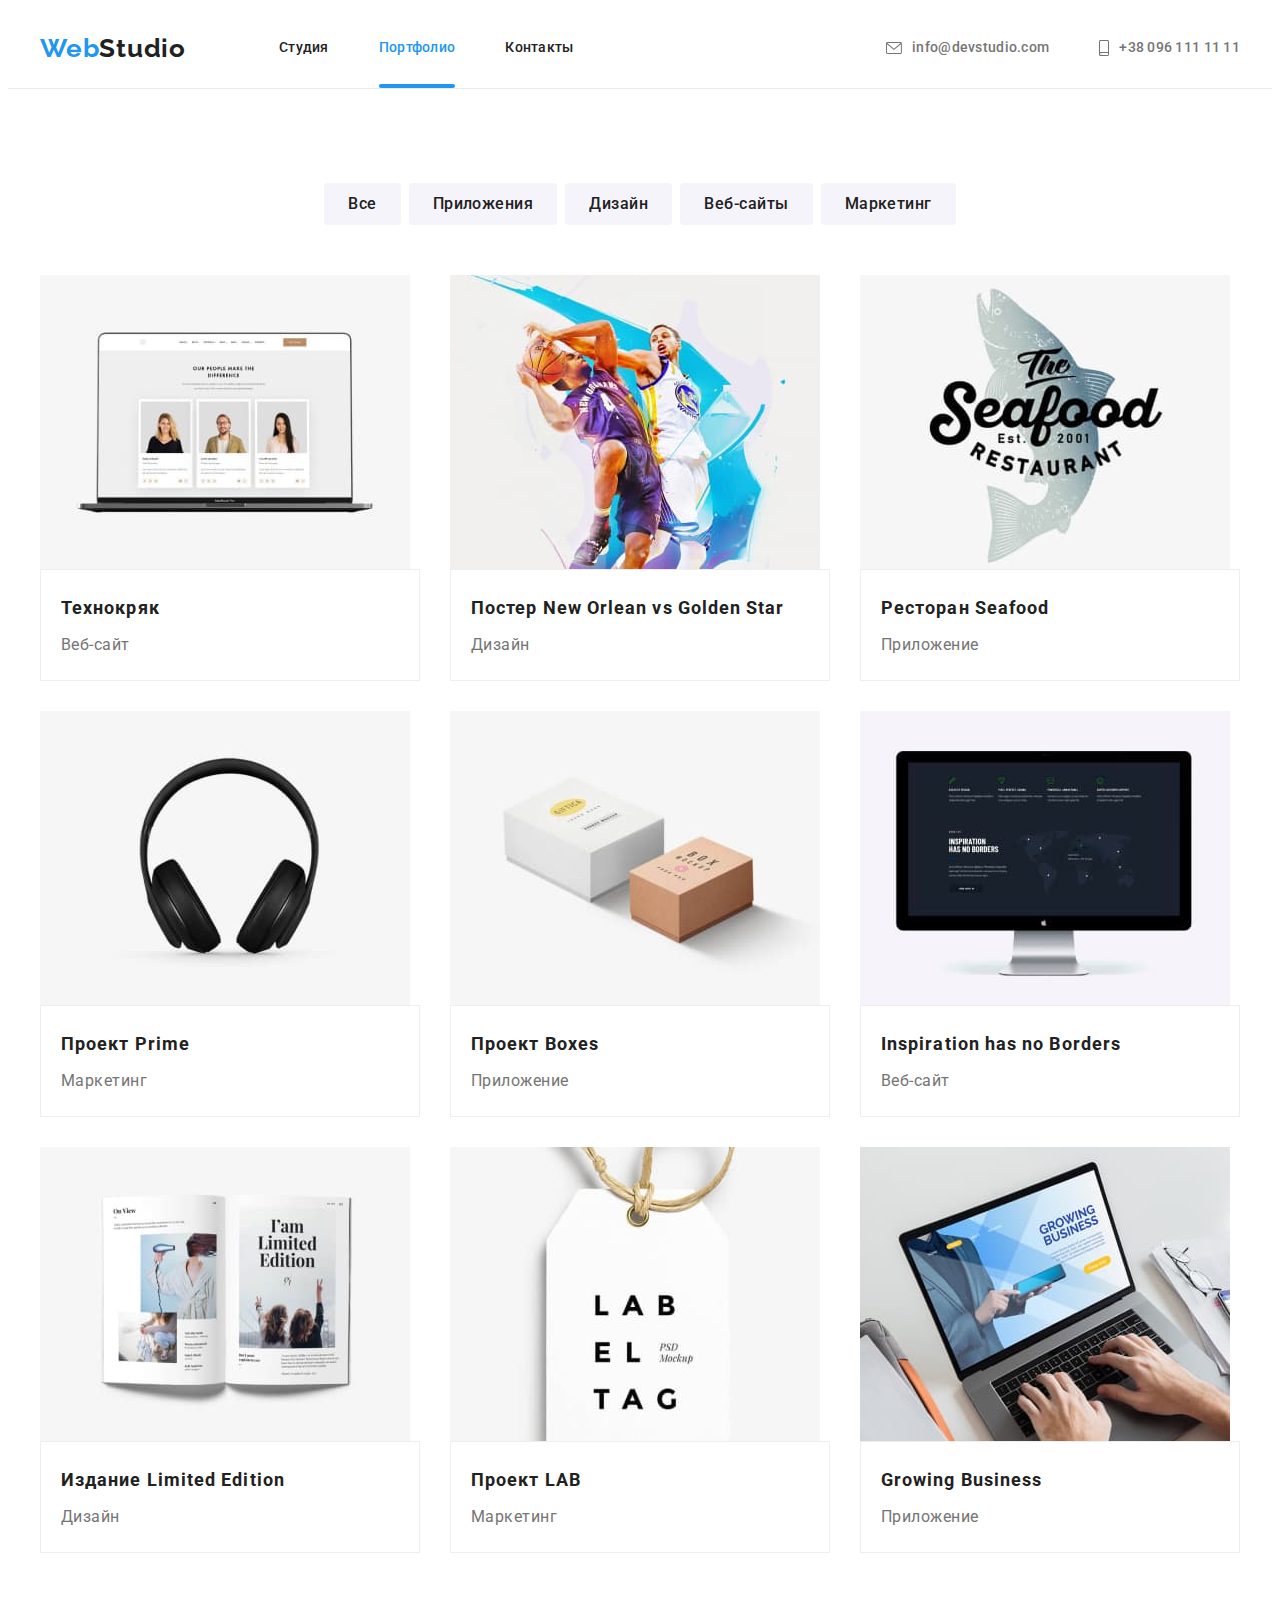
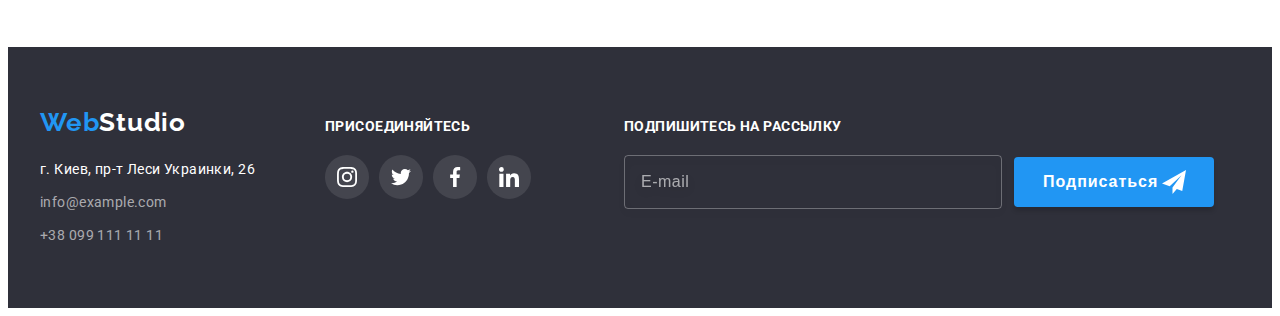
==== portfolio.html @ ed626565 "копіює файли з ДЗ7" ====
<!DOCTYPE html>
<html lang="ru">
  <head>
    <meta charset="UTF-8" />
    <meta http-equiv="X-UA-Compatible" content="IE=edge" />
    <meta name="viewport" content="width=device-width, initial-scale=1.0" />
    <title>WebStudio</title>
    <link rel="preconnect" href="https://fonts.googleapis.com" />
    <link rel="preconnect" href="https://fonts.gstatic.com" crossorigin />
    <link
      href="https://fonts.googleapis.com/css2?family=Raleway:wght@700&family=Roboto:wght@400;500;700;900&display=swap"
      rel="stylesheet"
    />
    <link
      rel="stylesheet"
      href="https://cdnjs.cloudflare.com/ajax/libs/modern-normalize/1.1.0/modern-normalize.min.css"
      integrity="sha512-wpPYUAdjBVSE4KJnH1VR1HeZfpl1ub8YT/NKx4PuQ5NmX2tKuGu6U/JRp5y+Y8XG2tV+wKQpNHVUX03MfMFn9Q=="
      crossorigin="anonymous"
      referrerpolicy="no-referrer"
    />
    <link rel="stylesheet" href="./css/style.css" />
    <link rel="stylesheet" href="./css/main.css" />
  </head>
  <body>
    <header class="header">
      <!--site-nav-->
      <div class="container site-nav">
        <a class="logo" href="/">Web<span class="logo__text">Studio</span></a>
        <nav>
          <ul class="site-nav__list list">
            <li class="site-nav__item">
              <a class="link site-nav__link" href="./index.html">Студия</a>
            </li>
            <li class="site-nav__item">
              <a
                class="link site-nav__link--current site-nav__link--active site-nav__link"
                href="./portfolio.html"
                >Портфолио</a
              >
            </li>
            <li class="site-nav__item">
              <a class="link site-nav__link" href="">Контакты</a>
            </li>
          </ul>
        </nav>
        <!--contacts-->
        <ul class="list contacts">
          <li class="contacts__item">
            <a class="contacts__link link" href="mailto:info@devstudio.com"
              ><svg class="contacts__icon" width="16" height="12">
                <use href="./images/icons.svg#icon-envelope"></use></svg
              >info@devstudio.com</a
            >
          </li>
          <li class="contacts__item">
            <a class="contacts__link link" href="tel:+380961111111"
              ><svg class="contacts__icon" width="10" height="16">
                <use href="./images/icons.svg#icon-smartphone"></use></svg
              >+38 096 111 11 11</a
            >
          </li>
        </ul>
      </div>
    </header>
    <main>
      <!--section portfolio-->
      <section class="portfolio">
        <div class="container">
          <h1 class="title--hidden">Портфолио</h1>
          <ul class="list filters-list">
            <li class="filters-list__item">
              <button class="filters-list__button" type="button">Все</button>
            </li>
            <li class="filters-list__item">
              <button class="filters-list__button" type="button">
                Приложения
              </button>
            </li>
            <li class="filters-list__item">
              <button class="filters-list__button" type="button">Дизайн</button>
            </li>
            <li class="filters-list__item">
              <button class="filters-list__button" type="button">
                Веб-сайты
              </button>
            </li>
            <li class="filters-list__item">
              <button class="filters-list__button" type="button">
                Маркетинг
              </button>
            </li>
          </ul>
          <ul class="list portfolio-list">
            <li class="portfolio-list__item">
              <a href="" class="portfolio-list__link"
                ><div class="portfolio-list__wrap">
                  <img
                    src="./img-portfolio/img1.jpg"
                    alt="скрин страницы веб-сайта"
                    class="portfolio-list__image"
                    width="370"
                  />
                  <p class="portfolio-list__text">
                    Ресурс предлагает комплексные предложения с разным уровнем
                    функционала и сервисов. Все это позволит посетителю получить
                    исчерпывающие сведения о компании или частном лице.
                  </p>
                </div>
                <div class="portfolio-list__field">
                  <h2 class="portfolio-list__title">Технокряк</h2>
                  <p class="portfolio-list__caption">Веб-сайт</p>
                </div></a
              >
            </li>
            <li class="portfolio-list__item">
              <a href="" class="portfolio-list__link"
                ><div class="portfolio-list__wrap">
                  <img
                    src="./img-portfolio/img2.jpg"
                    alt="постер с двумя баскетболистами"
                    class="portfolio-list__image"
                    width="370"
                  />
                  <p class="portfolio-list__text">
                    Ресурс предлагает комплексные предложения с разным уровнем
                    функционала и сервисов. Все это позволит посетителю получить
                    исчерпывающие сведения о компании или частном лице.
                  </p>
                </div>
                <div class="portfolio-list__field">
                  <h2 class="portfolio-list__title">
                    Постер New Orlean vs Golden Star
                  </h2>
                  <p class="portfolio-list__caption">Дизайн</p>
                </div></a
              >
            </li>
            <li class="portfolio-list__item">
              <a href="" class="portfolio-list__link">
                <div class="portfolio-list__wrap">
                  <img
                    src="./img-portfolio/img3.jpg"
                    alt="эмблема ресторана"
                    class="portfolio-list__image"
                    width="370"
                  />
                  <p class="portfolio-list__text">
                    Ресурс предлагает комплексные предложения с разным уровнем
                    функционала и сервисов. Все это позволит посетителю получить
                    исчерпывающие сведения о компании или частном лице.
                  </p>
                </div>
                <div class="portfolio-list__field">
                  <h2 class="portfolio-list__title">Ресторан Seafood</h2>
                  <p class="portfolio-list__caption">Приложение</p>
                </div></a
              >
            </li>
            <li class="portfolio-list__item">
              <a href="" class="portfolio-list__link">
                <div class="portfolio-list__wrap">
                  <img
                    src="./img-portfolio/img4.jpg"
                    alt="наушники"
                    class="portfolio-list__image"
                    width="370"
                  />
                  <p class="portfolio-list__text">
                    Ресурс предлагает комплексные предложения с разным уровнем
                    функционала и сервисов. Все это позволит посетителю получить
                    исчерпывающие сведения о компании или частном лице.
                  </p>
                </div>
                <div class="portfolio-list__field">
                  <h2 class="portfolio-list__title">Проект Prime</h2>
                  <p class="portfolio-list__caption">Маркетинг</p>
                </div></a
              >
            </li>
            <li class="portfolio-list__item">
              <a href="" class="portfolio-list__link"
                ><div class="portfolio-list__wrap">
                  <img
                    src="./img-portfolio/img5.jpg"
                    alt="две коробки"
                    class="portfolio-list__image"
                    width="370"
                  />
                  <p class="portfolio-list__text">
                    Ресурс предлагает комплексные предложения с разным уровнем
                    функционала и сервисов. Все это позволит посетителю получить
                    исчерпывающие сведения о компании или частном лице.
                  </p>
                </div>
                <div class="portfolio-list__field">
                  <h2 class="portfolio-list__title">Проект Boxes</h2>
                  <p class="portfolio-list__caption">Приложение</p>
                </div></a
              >
            </li>
            <li class="portfolio-list__item">
              <a href="" class="portfolio-list__link"
                ><div class="portfolio-list__wrap">
                  <img
                    src="./img-portfolio/img6.jpg"
                    alt="изображение монитора компьютера"
                    class="portfolio-list__image"
                    width="370"
                  />
                  <p class="portfolio-list__text">
                    Ресурс предлагает комплексные предложения с разным уровнем
                    функционала и сервисов. Все это позволит посетителю получить
                    исчерпывающие сведения о компании или частном лице.
                  </p>
                </div>
                <div class="portfolio-list__field">
                  <h2 class="portfolio-list__title">
                    Inspiration has no Borders
                  </h2>
                  <p class="portfolio-list__caption">Веб-сайт</p>
                </div></a
              >
            </li>
            <li class="portfolio-list__item">
              <a href="" class="portfolio-list__link"
                ><div class="portfolio-list__wrap">
                  <img
                    src="./img-portfolio/img7.jpg"
                    alt="изображение журнала"
                    class="portfolio-list__image"
                    width="370"
                  />
                  <p class="portfolio-list__text">
                    Ресурс предлагает комплексные предложения с разным уровнем
                    функционала и сервисов. Все это позволит посетителю получить
                    исчерпывающие сведения о компании или частном лице.
                  </p>
                </div>
                <div class="portfolio-list__field">
                  <h2 class="portfolio-list__title">Издание Limited Edition</h2>
                  <p class="portfolio-list__caption">Дизайн</p>
                </div></a
              >
            </li>
            <li class="portfolio-list__item">
              <a href="" class="portfolio-list__link"
                ><div class="portfolio-list__wrap">
                  <img
                    src="./img-portfolio/img8.jpg"
                    alt="изображение бирки"
                    class="portfolio-list__image"
                    width="370"
                  />
                  <p class="portfolio-list__text">
                    Ресурс предлагает комплексные предложения с разным уровнем
                    функционала и сервисов. Все это позволит посетителю получить
                    исчерпывающие сведения о компании или частном лице.
                  </p>
                </div>
                <div class="portfolio-list__field">
                  <h2 class="portfolio-list__title">Проект LAB</h2>
                  <p class="portfolio-list__caption">Маркетинг</p>
                </div></a
              >
            </li>
            <li class="portfolio-list__item">
              <a href="" class="portfolio-list__link"
                ><div class="portfolio-list__wrap">
                  <img
                    src="./img-portfolio/img9.jpg"
                    alt="изображение ноутбука"
                    class="portfolio-list__image"
                    width="370"
                  />
                  <p class="portfolio-list__text">
                    Ресурс предлагает комплексные предложения с разным уровнем
                    функционала и сервисов. Все это позволит посетителю получить
                    исчерпывающие сведения о компании или частном лице.
                  </p>
                </div>
                <div class="portfolio-list__field">
                  <h2 class="portfolio-list__title">Growing Business</h2>
                  <p class="portfolio-list__caption">Приложение</p>
                </div></a
              >
            </li>
          </ul>
        </div>
      </section>
    </main>
    <!--footer-->
    <footer class="footer">
      <div class="container footer-conteiner">
        <div class="connect">
          <a class="logo logo-footer" href="/"
            >Web<span class="logo__text--light">Studio</span></a
          >
          <address class="footer-conteiner__address">
            г. Киев, пр-т Леси Украинки, 26
          </address>
          <p class="footer-conteiner__text">info@example.com</p>
          <p class="footer-conteiner__text">+38 099 111 11 11</p>
        </div>
        <div class="social">
          <p class="social__text">присоединяйтесь</p>
          <ul class="social__list list">
            <li class="social__item">
              <a class="social__link elipse" href=""
                ><svg class="social__icon" width="20" height="20">
                  <use href="./images/icons.svg#icon-instagram"></use></svg
              ></a>
            </li>
            <li class="social__item">
              <a class="social__link elipse" href=""
                ><svg class="social__icon" width="20" height="20">
                  <use href="./images/icons.svg#icon-twitter"></use></svg
              ></a>
            </li>
            <li class="social__item">
              <a class="social__link elipse" href=""
                ><svg class="social__icon" width="20" height="20">
                  <use href="./images/icons.svg#icon-facebook"></use></svg
              ></a>
            </li>
            <li class="social__item">
              <a class="social__link elipse" href=""
                ><svg class="social__icon" width="20" height="20">
                  <use href="./images/icons.svg#icon-linkedin"></use></svg
              ></a>
            </li>
          </ul>
        </div>
        <!--footer form-->
        <div class="form-container">
          <p class="form-container__text">Подпишитесь на рассылку</p>
          <div class="form-wrap">
            <form class="form">
              <input
                type="email"
                class="form__input"
                id="footer-input-email"
                name="footer-input-email"
                placeholder="E-mail"
                required
              />
              <label for="footer-input-email"></label>
            </form>
            <div class="button-wrap">
              <button type="submit" class="subscribe-button button">
                Подписаться
              </button>
              <svg class="subscribe-button__icon" width="24" height="24">
                <use href="./images/icons.svg#icon-send"></use>
              </svg>
            </div>
          </div>
        </div>
      </div>
    </footer>
  </body>
</html>
---- css/main.css ----
:root {
  --primary-text-color--: #757575;
  --title-text-color--: #212121;
  --accent-color--: #2196f3;
  --primary-white-color--: #ffffff;
  --typical-margin--: 30px;
}

body {
  color: #757757;
  background-color: #ffffff;
  font-family: "Roboto", sans-serif;
}

h1,
h2,
h3,
h4,
h5,
h6 {
  margin: 0;
}

ul,
ol,
p {
  padding-left: 0;
  margin: 0;
}

img {
  display: block;
}

.list {
  list-style: none;
}

.link {
  text-decoration: none;
}

.title--hidden,
.input--hidden {
  position: absolute;
  width: 1px;
  height: 1px;
  margin: -1px;
  border: 0;
  padding: 0;
  white-space: nowrap;
  clip-path: inset(100%);
  clip: rect(0 0 0 0);
  overflow: hidden;
}

.container {
  width: 1200px;
  padding-left: 15px;
  padding-right: 15px;
  margin: 0 auto;
}

.logo {
  display: block;
  color: var(--accent-color--);
  font-family: Raleway;
  font-weight: 700;
  font-size: 26px;
  line-height: 1.19;
  letter-spacing: 0.03em;
  text-decoration: none;
}
.logo__text {
  color: var(--title-text-color--);
}
.logo__text--light {
  color: var(--primary-white-color--);
}

.logo-footer {
  margin-bottom: 20px;
}

.typical-title {
  color: var(--title-text-color--);
  font-weight: 700;
  font-size: 36px;
  line-height: 1.17;
  text-align: center;
  letter-spacing: 0.03em;
}

.button {
  min-width: 200px;
  color: var(--primary-white-color--);
  background-color: var(--accent-color--);
  font-weight: 700;
  font-size: 16px;
  line-height: 1.88;
  letter-spacing: 0.06em;
  cursor: pointer;
  border-radius: 4px;
  border: none;
}

.elipse {
  width: 44px;
  height: 44px;
  border-radius: 50%;
}

.backdrop {
  position: fixed;
  width: 100%;
  height: 100%;
  left: 0px;
  top: 0px;
  background: rgba(0, 0, 0, 0.2);
  opacity: 1;
  transition: opacity 250ms cubic-bezier(0.4, 0, 0.2, 1);
}

.modal {
  position: absolute;
  top: 50%;
  left: 50%;
  transform: translate(-50%, -50%) scale(1);
  min-width: 528px;
  min-height: 581px;
  background: #ffffff;
  box-shadow: 0px 1px 3px rgba(0, 0, 0, 0.12), 0px 1px 1px rgba(0, 0, 0, 0.14), 0px 2px 1px rgba(0, 0, 0, 0.2);
  border-radius: 4px;
  transition: transform 250ms cubic-bezier(0.4, 0, 0.2, 1);
}
.backdrop.is-hidden .modal {
  transform: scale(0.8) translate(-50%, -50%);
}

.modal-button--close {
  position: absolute;
  width: 30px;
  height: 30px;
  top: 8px;
  right: 8px;
  display: flex;
  justify-content: center;
  align-items: center;
  padding: 0;
  background-color: transparent;
  border: 1px solid rgba(0, 0, 0, 0.1);
  border-radius: 50%;
  cursor: pointer;
  transition: fill 250ms cubic-bezier(0.4, 0, 0.2, 1);
}
.modal-button--close:hover, .modal-button--close:focus {
  fill: var(--accent-color--);
}

.is-hidden {
  visibility: hidden;
  opacity: 0;
  pointer-events: none;
}

/*modal-form*/
.modal-text {
  margin-top: 40px;
  margin-bottom: 30px;
  font-weight: 700;
  font-size: 20px;
  line-height: 1.15;
  text-align: center;
  letter-spacing: 0.03em;
  color: var(--title-text-color--);
}

.modal-form {
  padding-right: 40px;
  padding-bottom: 40px;
  padding-left: 40px;
}
.modal-form__wrap {
  position: relative;
  margin-bottom: 28px;
}
.modal-form__input {
  padding-left: 40px;
  width: 100%;
  height: 40px;
  left: 576px;
  top: 314px;
  outline: none;
  border: 1px solid rgba(33, 33, 33, 0.2);
  border-radius: 4px;
  transition: border-color 250ms cubic-bezier(0.4, 0, 0.2, 1);
}
.modal-form__icon {
  position: absolute;
  top: 50%;
  left: 12px;
  transform: translateY(-50%);
  transition: fill 250ms cubic-bezier(0.4, 0, 0.2, 1);
}
.modal-form__label {
  position: absolute;
  left: 0;
  bottom: 100%;
  margin-bottom: 4px;
  font-weight: 400;
  font-size: 12px;
  line-height: 1.17;
  letter-spacing: 0.01em;
  color: var(--primary-text-color--);
}
.modal-form__input:hover + .modal-form__icon, .modal-form__input:focus, .modal-form__input:hover, .modal-form__input:focus + .modal-form__icon {
  border-color: var(--accent-color--);
  fill: var(--accent-color--);
}

/*modal comment*/
.comment {
  position: relative;
  margin-bottom: 20px;
}
.comment__area {
  padding: 12px 16px;
  width: 100%;
  height: 120px;
  left: 576px;
  top: 518px;
  border: 1px solid rgba(33, 33, 33, 0.2);
  border-radius: 4px;
  resize: none;
  outline: none;
  transition: border-color 250ms cubic-bezier(0.4, 0, 0.2, 1);
}
.comment__area::placeholder {
  font-weight: 400;
  font-size: 12px;
  line-height: 1.17;
  letter-spacing: 0.01em;
  color: rgba(117, 117, 117, 0.5);
}
.comment__area:hover, .comment__area:focus {
  border-color: var(--accent-color--);
}

/*modal check btn*/
.chek-label {
  display: flex;
  justify-content: center;
  align-items: center;
  font-weight: 400;
  font-size: 14px;
  line-height: 1.71;
  letter-spacing: 0.03em;
  margin-bottom: var(--typical-margin--);
}

.check__button {
  display: inline-flex;
  justify-content: center;
  align-items: center;
  margin-right: 8px;
  width: 16px;
  height: 15px;
  border: 1px solid #000000;
  box-shadow: 0px 4px 4px rgba(0, 0, 0, 0.25);
  transition: background-color 250ms cubic-bezier(0.4, 0, 0.2, 1), border 250ms cubic-bezier(0.4, 0, 0.2, 1), border-radius 250ms cubic-bezier(0.4, 0, 0.2, 1);
}
.modal__check:checked + .chek-label .check__button {
  background-color: var(--accent-color--);
  border: none;
  border-radius: 2px;
}

.check__link {
  margin-left: 3px;
  color: var(--accent-color--);
  font-weight: 400;
  font-size: 14px;
  line-height: 1.71;
  letter-spacing: 0.03em;
}

.check__icon {
  fill: transparent;
  transform: fill 250ms cubic-bezier(0.4, 0, 0.2, 1);
}
.modal__check:checked + .chek-label .check__icon {
  fill: var(--primary-white-color--);
}

/*---form button---*/
.button-send {
  margin-left: auto;
  margin-right: auto;
  padding: 10px 55px;
  display: flex;
  align-items: center;
  text-align: center;
  background: #188ce8;
  box-shadow: 0px 4px 4px rgba(0, 0, 0, 0.15);
  transition: background-color 250ms cubic-bezier(0.4, 0, 0.2, 1), filter 250ms cubic-bezier(0.4, 0, 0.2, 1);
}
.button-send:hover, .button-send:focus {
  background-color: #188ce8;
  filter: drop-shadow(0px 4px 4px rgba(0, 0, 0, 0.25));
}

.header {
  border-bottom: 1px solid rgb(236, 236, 236);
}

/*site-nav*/
.site-nav {
  display: flex;
  align-items: center;
}
.site-nav__list {
  display: flex;
  margin-left: 93px;
}
.site-nav__link {
  display: block;
  padding-top: 32px;
  padding-bottom: 32px;
  color: var(--title-text-color--);
  font-weight: 500;
  font-size: 14px;
  line-height: 1.14;
  letter-spacing: 0.02em;
  transition: color 250ms cubic-bezier(0.4, 0, 0.2, 1);
}
.site-nav__link:hover, .site-nav__link:focus {
  color: var(--accent-color--);
}
.site-nav__item {
  position: relative;
}
.site-nav__item:not(:last-child) {
  margin-right: 50px;
}

.site-nav__link--current {
  color: var(--accent-color--);
}

.site-nav__link--active::after {
  position: absolute;
  content: "";
  display: block;
  bottom: 0;
  width: 100%;
  height: 4px;
  background: #2196f3;
  border-radius: 2px;
}

/*contacts*/
.contacts {
  display: flex;
  margin-left: auto;
}
.contacts__item:not(:last-child) {
  margin-right: 50px;
}
.contacts__link {
  display: flex;
  justify-content: center;
  align-items: center;
  fill: var(--primary-text-color--);
  padding-top: 32px;
  padding-bottom: 32px;
  color: var(--primary-text-color--);
  font-weight: 500;
  font-size: 14px;
  line-height: 1.14;
  letter-spacing: 0.02em;
  text-decoration: none;
  transition: color 250ms cubic-bezier(0.4, 0, 0.2, 1);
}
.contacts__link:hover, .contacts__link:focus {
  color: var(--accent-color--);
}
.contacts__icon {
  margin-right: 10px;
  fill: currentColor;
}

.hero {
  padding-top: 200px;
  padding-bottom: 200px;
  background-color: #2f303a;
}
.hero .container {
  text-align: center;
}
.hero__title {
  margin-bottom: var(--typical-margin--);
  margin-right: auto;
  margin-left: auto;
  color: var(--primary-white-color--);
  font-weight: 900;
  font-size: 44px;
  line-height: 1.36;
  letter-spacing: 0.06em;
  text-transform: uppercase;
}
.hero__button {
  display: inline-block;
  padding: 10px 32px;
  margin-right: auto;
  margin-left: auto;
  transition: background-color 250ms cubic-bezier(0.4, 0, 0.2, 1), box-shadow 250ms cubic-bezier(0.4, 0, 0.2, 1);
}
.hero__button:hover, .hero__button:focus {
  background-color: rgb(24, 140, 232);
  box-shadow: 0px 4px 4px rgba(0, 0, 0, 0.15);
}

.overlay {
  max-width: 1600px;
  height: 600px;
  margin-left: auto;
  margin-right: auto;
  background-image: linear-gradient(rgba(47, 48, 58, 0.4), rgba(47, 48, 58, 0.4)), url(../images/hero.jpg);
  background-repeat: no-repeat;
  background-position: center;
  background-size: cover;
}

.features {
  padding-top: 94px;
  padding-bottom: 94px;
}
.features__list {
  display: flex;
  flex-wrap: wrap;
  margin-left: -30px;
}
.features__item {
  flex-basis: calc(25% - 30px);
  margin-left: 30px;
}
.features__box {
  display: flex;
  justify-content: center;
  align-items: center;
  width: 270px;
  height: 120px;
  background-color: #f5f4fa;
  border-radius: 4px;
}
.features__title {
  margin-top: var(--typical-margin--);
  margin-bottom: 10px;
  color: var(--title-text-color--);
  font-weight: 700;
  font-size: 14px;
  line-height: 1.14;
  letter-spacing: 0.03em;
  text-transform: uppercase;
}
.features__text {
  color: var(--primary-text-color--);
  font-weight: 400;
  font-size: 14px;
  line-height: 1.71;
  letter-spacing: 0.03em;
}

.activity {
  padding-bottom: 94px;
}
.activity__title {
  margin-bottom: 50px;
}
.activity__list {
  display: flex;
  margin-left: -30px;
}
.activity__item {
  flex-basis: calc(33.3333333333% - 30px);
  margin-left: 30px;
}
.activity__link {
  position: relative;
  display: block;
}
.activity__overlay {
  position: absolute;
  left: 0;
  bottom: 0;
  display: flex;
  justify-content: center;
  align-items: center;
  width: 370px;
  height: 70px;
  background: rgba(47, 48, 58, 0.8);
}
.activity__text {
  color: var(--primary-white-color--);
  font-weight: 700;
  font-size: 14px;
  line-height: 1.14;
  letter-spacing: 0.03em;
  text-transform: uppercase;
}

.team {
  padding-top: 94px;
  padding-bottom: 94px;
  background: #f5f4fa;
}
.team__title {
  margin-bottom: 50px;
}

.workers-list {
  display: flex;
  margin-left: -30px;
}
.workers-list__item {
  flex-basis: calc(25% - 30px);
  margin-left: 30px;
}
.workers-list__caption {
  padding-top: var(--typical-margin--);
  padding-bottom: var(--typical-margin--);
  text-align: center;
  background: #ffffff;
  box-shadow: 0px 1px 3px rgba(0, 0, 0, 0.12), 0px 1px 1px rgba(0, 0, 0, 0.14), 0px 2px 1px rgba(0, 0, 0, 0.2);
  border-radius: 0px 0px 4px 4px;
}
.workers-list__title {
  margin-bottom: 10px;
  color: var(--title-text-color--);
  font-weight: 500;
  font-size: 16px;
  line-height: 1.19;
  letter-spacing: 0.03em;
}
.workers-list__text {
  margin-bottom: 16px;
  color: var(--primary-text-color--);
  font-size: 16px;
  line-height: 1.19;
  letter-spacing: 0.03em;
}

.soc-list {
  display: flex;
  justify-content: center;
}
.soc-list__item:not(:last-child) {
  margin-right: 10px;
}
.soc-list__link {
  display: flex;
  justify-content: center;
  align-items: center;
  color: #afb1b8;
  transition: color 250ms cubic-bezier(0.4, 0, 0.2, 1), background-color 250ms cubic-bezier(0.4, 0, 0.2, 1);
}
.soc-list__link:hover, .soc-list__link:focus {
  color: var(--primary-white-color--);
  background-color: var(--accent-color--);
}
.soc-list__icon {
  fill: currentColor;
}

.clients {
  padding-top: 94px;
  padding-bottom: 94px;
}
.clients__title {
  margin-bottom: 50px;
}
.clients__list {
  display: flex;
  justify-content: center;
}
.clients__item:not(:last-child) {
  margin-right: var(--typical-margin--);
}
.clients__link {
  display: flex;
  justify-content: center;
  align-items: center;
  color: #afb1b8;
  width: 170px;
  height: 92px;
  border: 1px solid #afb1b8;
  border-radius: 4px;
  transition: color 250ms cubic-bezier(0.4, 0, 0.2, 1), border 250ms cubic-bezier(0.4, 0, 0.2, 1);
}
.clients__link:hover, .clients__link:focus {
  color: var(--accent-color--);
  border: 1px solid var(--accent-color--);
}
.clients__icon {
  fill: currentColor;
  transition: fill 250ms cubic-bezier(0.4, 0, 0.2, 1);
}

.footer {
  background-color: #2f303a;
}

.footer-conteiner {
  display: flex;
}

.connect {
  padding-top: 60px;
  padding-bottom: 60px;
  margin-right: 70px;
}

.footer-conteiner__address {
  margin-bottom: 9px;
  color: var(--primary-white-color--);
  font-style: normal;
  font-size: 14px;
  line-height: 1.71;
  letter-spacing: 0.03em;
}

.footer-conteiner__text:not(:last-child) {
  margin-bottom: 9px;
}

.footer-conteiner__text {
  color: rgba(255, 255, 255, 0.6);
  font-size: 14px;
  line-height: 1.71;
  letter-spacing: 0.03em;
}

.social {
  margin-right: 93px;
  padding-top: 72px;
  padding-bottom: 100px;
}
.social__text {
  margin-bottom: 20px;
  font-weight: 700;
  font-size: 14px;
  line-height: 1.14;
  letter-spacing: 0.03em;
  text-transform: uppercase;
  color: #ffffff;
}
.social__list {
  display: flex;
  justify-content: center;
  align-items: center;
}
.social__item:not(:last-child) {
  margin-right: 10px;
}
.social__link {
  display: flex;
  justify-content: center;
  align-items: center;
  fill: currentColor;
  background-color: rgba(255, 255, 255, 0.1);
  transition: background-color 250ms cubic-bezier(0.4, 0, 0.2, 1);
}
.social__link:hover, .social__link:focus {
  background-color: var(--accent-color--);
}
.social__icon {
  fill: var(--primary-white-color--);
  transition: fill 250ms cubic-bezier(0.4, 0, 0.2, 1);
}

.form-container {
  padding-top: 72px;
  padding-bottom: 94px;
}
.form-container .form-container__text {
  margin-bottom: 20px;
  font-weight: 700;
  font-size: 14px;
  line-height: 1.14;
  letter-spacing: 0.03em;
  text-transform: uppercase;
  color: var(--primary-white-color--);
}

.form-wrap {
  display: flex;
  align-items: center;
}

.form__input {
  margin-right: 12px;
  padding-left: 16px;
  width: 358px;
  height: 50px;
  color: var(--primary-white-color--);
  background-color: transparent;
  border: 1px solid rgba(255, 255, 255, 0.3);
  filter: drop-shadow(0px 4px 4px rgba(0, 0, 0, 0.15));
  border-radius: 4px;
  outline: none;
  transition: background-color 250ms cubic-bezier(0.4, 0, 0.2, 1);
}
.form__input:hover, .form__input:focus {
  border-color: var(--accent-color--);
}
.form__input::placeholder {
  font-weight: 400;
  font-size: 16px;
  line-height: 1.25;
  letter-spacing: 0.03em;
  color: rgba(255, 255, 255, 0.6);
}

.button-wrap {
  position: relative;
}

.subscribe-button {
  display: flex;
  padding-top: 10px;
  padding-bottom: 10px;
  padding-left: 29px;
  box-shadow: 0px 4px 4px rgba(0, 0, 0, 0.15);
  border-radius: 4px;
  border: none;
  cursor: pointer;
  transition: background-color 250ms cubic-bezier(0.4, 0, 0.2, 1), box-shadow 250ms cubic-bezier(0.4, 0, 0.2, 1);
}
.subscribe-button:hover, .subscribe-button:focus {
  background-color: rgb(24, 140, 232);
  box-shadow: 0px 4px 4px rgba(0, 0, 0, 0.15);
}
.subscribe-button__icon {
  position: absolute;
  fill: var(--primary-white-color--);
  top: 50%;
  right: 28px;
  transform: translateY(-50%);
}

.portfolio {
  padding-top: 94px;
  padding-bottom: 94px;
}

.filters-list {
  display: flex;
  justify-content: center;
  margin-bottom: 50px;
}
.filters-list__item {
  margin-left: 8px;
}
.filters-list__item:first-child {
  margin-left: 0;
}
.filters-list__button {
  padding: 6px 22px;
  font-family: inherit;
  font-weight: 500;
  font-size: 16px;
  line-height: 1.62;
  text-align: center;
  letter-spacing: 0.03em;
  color: var(--title-text-color--);
  background-color: #f5f4fa;
  cursor: pointer;
  border-radius: 4px;
  border-color: transparent;
  transition: color 250ms cubic-bezier(0.4, 0, 0.2, 1), background 250ms cubic-bezier(0.4, 0, 0.2, 1), box-shadow 250ms cubic-bezier(0.4, 0, 0.2, 1);
}
.filters-list__button:hover, .filters-list__button:focus {
  color: var(--primary-white-color--);
  background-color: var(--accent-color--);
  box-shadow: 0px 3px 1px rgba(0, 0, 0, 0.1), 0px 1px 2px rgba(0, 0, 0, 0.08), 0px 2px 2px rgba(0, 0, 0, 0.12);
}

.portfolio-list {
  display: flex;
  flex-wrap: wrap;
  margin-left: -30px;
  margin-bottom: -30px;
}
.portfolio-list__item {
  flex-basis: calc(33.3333333333% - 30px);
  margin-left: 30px;
  margin-bottom: 30px;
}
.portfolio-list__link {
  display: block;
  text-decoration: none;
  transition: box-shadow 250ms cubic-bezier(0.4, 0, 0.2, 1);
}
.portfolio-list__link:hover, .portfolio-list__link:focus {
  box-shadow: 0px 1px 1px rgba(0, 0, 0, 0.12), 0px 4px 4px rgba(0, 0, 0, 0.06), 1px 4px 6px rgba(0, 0, 0, 0.16);
}
.portfolio-list__wrap {
  position: relative;
  overflow: hidden;
}
.portfolio-list__text {
  position: absolute;
  width: 100%;
  height: 100%;
  padding: 63px 24px;
  font-weight: 400;
  font-size: 18px;
  line-height: 1.56;
  letter-spacing: 0.03em;
  color: var(--primary-white-color--);
  background: rgba(33, 150, 243, 0.9);
  transform: translateY(5%);
  transition: transform 250ms cubic-bezier(0.4, 0, 0.2, 1);
}
.portfolio-list__link:hover .portfolio-list__text {
  transform: translateY(-100%);
}
.portfolio-list__field {
  padding-top: 20px;
  padding-bottom: 20px;
  padding-left: 20px;
  background: #ffffff;
  border: 1px solid #eeeeee;
}
.portfolio-list__title {
  margin-bottom: 4px;
  color: var(--title-text-color--);
  font-weight: 700;
  font-size: 18px;
  line-height: 2;
  letter-spacing: 0.06em;
}
.portfolio-list__caption {
  color: var(--primary-text-color--);
  font-size: 16px;
  line-height: 1.88;
  letter-spacing: 0.03em;
}/*# sourceMappingURL=main.css.map */
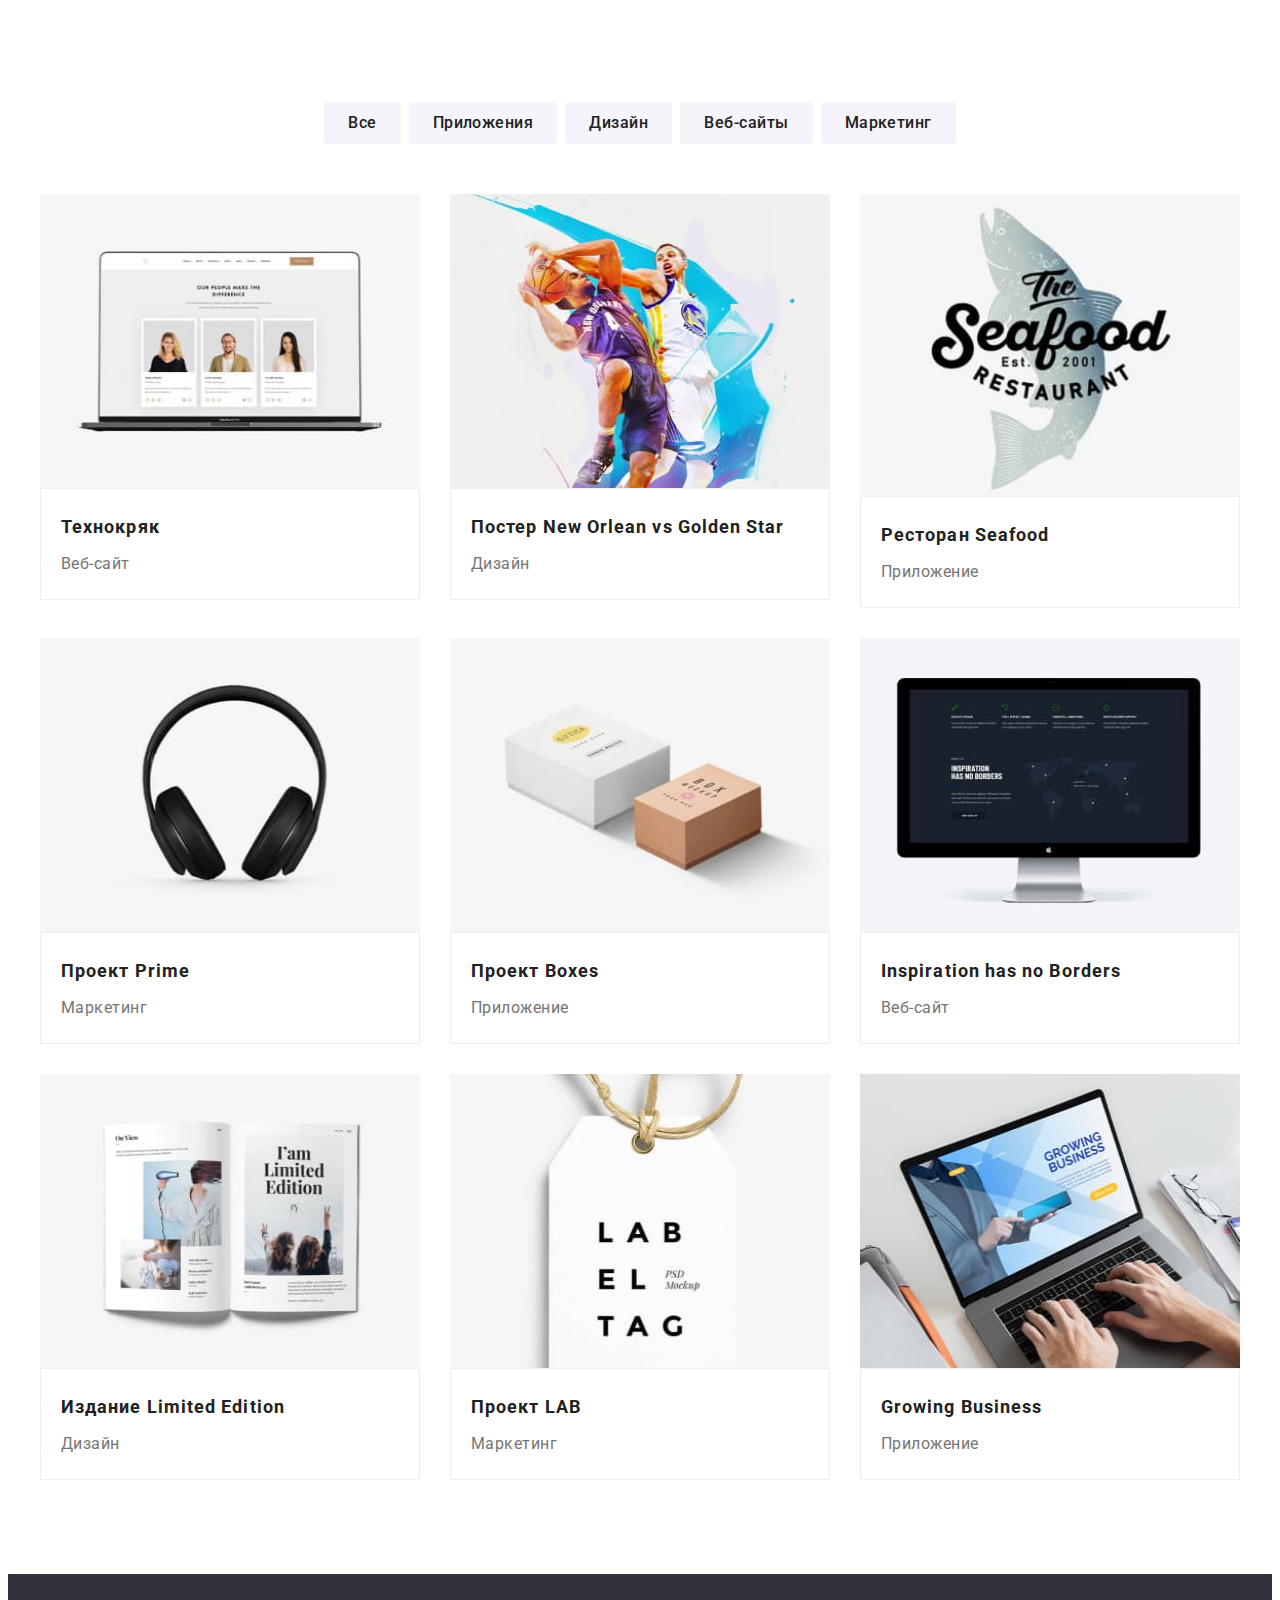
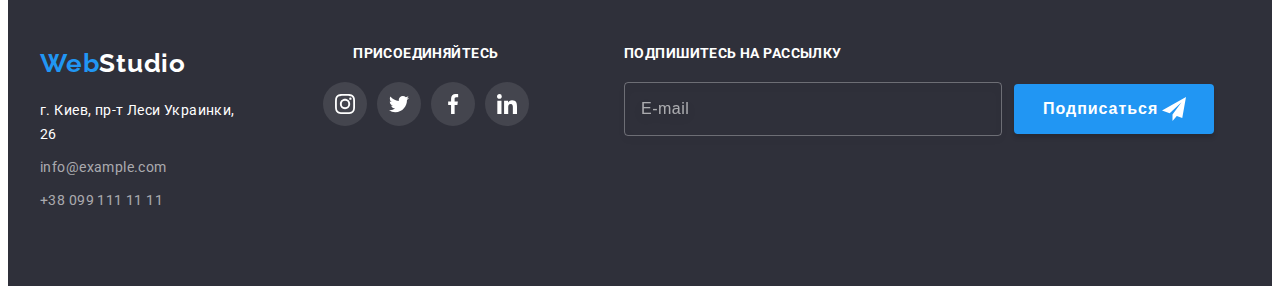
==== commit e46504fb: "перетворює portfolio для mobile i tablet" ====
--- a/portfolio.html
+++ b/portfolio.html
@@ -22,9 +22,9 @@
     <link rel="stylesheet" href="./css/main.css" />
   </head>
   <body>
-    <header class="header">
+    <!-- <header class="header"> -->
       <!--site-nav-->
-      <div class="container site-nav">
+      <!-- <div class="container site-nav">
         <a class="logo" href="/">Web<span class="logo__text">Studio</span></a>
         <nav>
           <ul class="site-nav__list list">
@@ -42,9 +42,9 @@
               <a class="link site-nav__link" href="">Контакты</a>
             </li>
           </ul>
-        </nav>
+        </nav> -->
         <!--contacts-->
-        <ul class="list contacts">
+        <!-- <ul class="list contacts">
           <li class="contacts__item">
             <a class="contacts__link link" href="mailto:info@devstudio.com"
               ><svg class="contacts__icon" width="16" height="12">
@@ -62,7 +62,7 @@
         </ul>
       </div>
     </header>
-    <main>
+    <main> -->
       <!--section portfolio-->
       <section class="portfolio">
         <div class="container">
@@ -98,7 +98,7 @@
                     src="./img-portfolio/img1.jpg"
                     alt="скрин страницы веб-сайта"
                     class="portfolio-list__image"
-                    width="370"
+                    width="370" height="294"
                   />
                   <p class="portfolio-list__text">
                     Ресурс предлагает комплексные предложения с разным уровнем
@@ -119,7 +119,7 @@
                     src="./img-portfolio/img2.jpg"
                     alt="постер с двумя баскетболистами"
                     class="portfolio-list__image"
-                    width="370"
+                    width="370" height="294"  
                   />
                   <p class="portfolio-list__text">
                     Ресурс предлагает комплексные предложения с разным уровнем
@@ -163,7 +163,7 @@
                     src="./img-portfolio/img4.jpg"
                     alt="наушники"
                     class="portfolio-list__image"
-                    width="370"
+                    width="370" height="294" 
                   />
                   <p class="portfolio-list__text">
                     Ресурс предлагает комплексные предложения с разным уровнем
@@ -184,7 +184,7 @@
                     src="./img-portfolio/img5.jpg"
                     alt="две коробки"
                     class="portfolio-list__image"
-                    width="370"
+                    width="370" height="294"
                   />
                   <p class="portfolio-list__text">
                     Ресурс предлагает комплексные предложения с разным уровнем
@@ -205,7 +205,7 @@
                     src="./img-portfolio/img6.jpg"
                     alt="изображение монитора компьютера"
                     class="portfolio-list__image"
-                    width="370"
+                    width="370" height="294"
                   />
                   <p class="portfolio-list__text">
                     Ресурс предлагает комплексные предложения с разным уровнем
@@ -228,7 +228,7 @@
                     src="./img-portfolio/img7.jpg"
                     alt="изображение журнала"
                     class="portfolio-list__image"
-                    width="370"
+                    width="370" height="294"
                   />
                   <p class="portfolio-list__text">
                     Ресурс предлагает комплексные предложения с разным уровнем
@@ -249,7 +249,7 @@
                     src="./img-portfolio/img8.jpg"
                     alt="изображение бирки"
                     class="portfolio-list__image"
-                    width="370"
+                    width="370" height="294"
                   />
                   <p class="portfolio-list__text">
                     Ресурс предлагает комплексные предложения с разным уровнем
@@ -270,7 +270,7 @@
                     src="./img-portfolio/img9.jpg"
                     alt="изображение ноутбука"
                     class="portfolio-list__image"
-                    width="370"
+                    width="370" height="294"
                   />
                   <p class="portfolio-list__text">
                     Ресурс предлагает комплексные предложения с разным уровнем
@@ -291,44 +291,46 @@
     <!--footer-->
     <footer class="footer">
       <div class="container footer-conteiner">
-        <div class="connect">
-          <a class="logo logo-footer" href="/"
-            >Web<span class="logo__text--light">Studio</span></a
-          >
-          <address class="footer-conteiner__address">
-            г. Киев, пр-т Леси Украинки, 26
-          </address>
-          <p class="footer-conteiner__text">info@example.com</p>
-          <p class="footer-conteiner__text">+38 099 111 11 11</p>
-        </div>
-        <div class="social">
-          <p class="social__text">присоединяйтесь</p>
-          <ul class="social__list list">
-            <li class="social__item">
-              <a class="social__link elipse" href=""
-                ><svg class="social__icon" width="20" height="20">
-                  <use href="./images/icons.svg#icon-instagram"></use></svg
-              ></a>
-            </li>
-            <li class="social__item">
-              <a class="social__link elipse" href=""
-                ><svg class="social__icon" width="20" height="20">
-                  <use href="./images/icons.svg#icon-twitter"></use></svg
-              ></a>
-            </li>
-            <li class="social__item">
-              <a class="social__link elipse" href=""
-                ><svg class="social__icon" width="20" height="20">
-                  <use href="./images/icons.svg#icon-facebook"></use></svg
-              ></a>
-            </li>
-            <li class="social__item">
-              <a class="social__link elipse" href=""
-                ><svg class="social__icon" width="20" height="20">
-                  <use href="./images/icons.svg#icon-linkedin"></use></svg
-              ></a>
-            </li>
-          </ul>
+        <div class="footer-tablet">
+          <div class="connect">
+            <a class="logo logo-footer" href="/"
+              >Web<span class="logo__text--light">Studio</span></a
+            >
+            <address class="footer-conteiner__address">
+              г. Киев, пр-т Леси Украинки, 26
+            </address>
+            <p class="footer-conteiner__text">info@example.com</p>
+            <p class="footer-conteiner__text">+38 099 111 11 11</p>
+          </div>
+          <div class="social">
+            <p class="social__text">присоединяйтесь</p>
+            <ul class="social__list list">
+              <li class="social__item">
+                <a class="social__link elipse" href=""
+                  ><svg class="social__icon" width="20" height="20">
+                    <use href="./images/icons.svg#icon-instagram"></use></svg
+                ></a>
+              </li>
+              <li class="social__item">
+                <a class="social__link elipse" href=""
+                  ><svg class="social__icon" width="20" height="20">
+                    <use href="./images/icons.svg#icon-twitter"></use></svg
+                ></a>
+              </li>
+              <li class="social__item">
+                <a class="social__link elipse" href=""
+                  ><svg class="social__icon" width="20" height="20">
+                    <use href="./images/icons.svg#icon-facebook"></use></svg
+                ></a>
+              </li>
+              <li class="social__item">
+                <a class="social__link elipse" href=""
+                  ><svg class="social__icon" width="20" height="20">
+                    <use href="./images/icons.svg#icon-linkedin"></use></svg
+                ></a>
+              </li>
+            </ul>
+          </div>
         </div>
         <!--footer form-->
         <div class="form-container">
--- a/css/main.css
+++ b/css/main.css
@@ -30,6 +30,7 @@
 
 img {
   display: block;
+  width: 100%;
 }
 
 .list {
@@ -55,10 +56,25 @@
 }
 
 .container {
-  width: 1200px;
+  width: 100%;
   padding-left: 15px;
   padding-right: 15px;
   margin: 0 auto;
+}
+@media screen and (min-width: 480px) {
+  .container {
+    width: 480px;
+  }
+}
+@media screen and (min-width: 768px) {
+  .container {
+    width: 768px;
+  }
+}
+@media screen and (min-width: 1200px) {
+  .container {
+    width: 1200px;
+  }
 }
 
 .logo {
@@ -66,10 +82,16 @@
   color: var(--accent-color--);
   font-family: Raleway;
   font-weight: 700;
-  font-size: 26px;
-  line-height: 1.19;
+  font-size: 24px;
+  line-height: 1.17;
   letter-spacing: 0.03em;
   text-decoration: none;
+}
+@media screen and (min-width: 1200px) {
+  .logo {
+    font-size: 26px;
+    line-height: 1.19;
+  }
 }
 .logo__text {
   color: var(--title-text-color--);
@@ -85,10 +107,16 @@
 .typical-title {
   color: var(--title-text-color--);
   font-weight: 700;
-  font-size: 36px;
-  line-height: 1.17;
+  font-size: 28px;
+  line-height: 1.18;
   text-align: center;
   letter-spacing: 0.03em;
+}
+@media screen and (min-width: 1200px) {
+  .typical-title {
+    font-size: 36px;
+    line-height: 1.17;
+  }
 }
 
 .button {
@@ -390,9 +418,15 @@
 }
 
 .hero {
-  padding-top: 200px;
-  padding-bottom: 200px;
+  padding-top: 118px;
+  padding-bottom: 118px;
   background-color: #2f303a;
+}
+@media screen and (min-width: 1200px) {
+  .hero {
+    padding-top: 200px;
+    padding-bottom: 200px;
+  }
 }
 .hero .container {
   text-align: center;
@@ -403,10 +437,16 @@
   margin-left: auto;
   color: var(--primary-white-color--);
   font-weight: 900;
-  font-size: 44px;
-  line-height: 1.36;
+  font-size: 26px;
+  line-height: 1.62;
   letter-spacing: 0.06em;
   text-transform: uppercase;
+}
+@media screen and (min-width: 1200px) {
+  .hero__title {
+    font-size: 44px;
+    line-height: 1.36;
+  }
 }
 .hero__button {
   display: inline-block;
@@ -421,8 +461,6 @@
 }
 
 .overlay {
-  max-width: 1600px;
-  height: 600px;
   margin-left: auto;
   margin-right: auto;
   background-image: linear-gradient(rgba(47, 48, 58, 0.4), rgba(47, 48, 58, 0.4)), url(../images/hero.jpg);
@@ -430,28 +468,63 @@
   background-position: center;
   background-size: cover;
 }
+@media screen and (min-width: 1200px) {
+  .overlay {
+    max-width: 1600px;
+    height: 600px;
+  }
+}
 
 .features {
-  padding-top: 94px;
-  padding-bottom: 94px;
+  padding-top: 60px;
+  padding-bottom: 60px;
+}
+@media screen and (min-width: 1200px) {
+  .features {
+    padding-top: 94px;
+    padding-bottom: 94px;
+  }
 }
 .features__list {
-  display: flex;
-  flex-wrap: wrap;
-  margin-left: -30px;
+  margin-right: auto;
+  margin-left: auto;
+  margin-bottom: -30px;
+}
+@media screen and (min-width: 768px) {
+  .features__list {
+    display: flex;
+    flex-wrap: wrap;
+    margin-left: -30px;
+  }
 }
 .features__item {
-  flex-basis: calc(25% - 30px);
-  margin-left: 30px;
+  margin-bottom: 30px;
+}
+@media screen and (min-width: 768px) {
+  .features__item {
+    width: calc((100% - 60px) / 2);
+    margin-left: 30px;
+  }
+}
+@media screen and (min-width: 1200px) {
+  .features__item {
+    flex-basis: calc(25% - 30px);
+    margin-left: 30px;
+  }
 }
 .features__box {
+  width: 100%;
   display: flex;
   justify-content: center;
   align-items: center;
-  width: 270px;
   height: 120px;
   background-color: #f5f4fa;
   border-radius: 4px;
+}
+@media screen and (min-width: 1200px) {
+  .features__box {
+    width: 270px;
+  }
 }
 .features__title {
   margin-top: var(--typical-margin--);
@@ -463,6 +536,11 @@
   letter-spacing: 0.03em;
   text-transform: uppercase;
 }
+@media screen and (max-width: 480px) {
+  .features__title {
+    text-align: center;
+  }
+}
 .features__text {
   color: var(--primary-text-color--);
   font-weight: 400;
@@ -474,6 +552,11 @@
 .activity {
   padding-bottom: 94px;
 }
+@media screen and (max-width: 1199px) {
+  .activity {
+    display: none;
+  }
+}
 .activity__title {
   margin-bottom: 50px;
 }
@@ -510,21 +593,51 @@
 }
 
 .team {
-  padding-top: 94px;
-  padding-bottom: 94px;
+  padding-top: 60px;
+  padding-bottom: 60px;
   background: #f5f4fa;
 }
+@media screen and (min-width: 1200px) {
+  .team {
+    padding-top: 94px;
+    padding-bottom: 94px;
+  }
+}
 .team__title {
-  margin-bottom: 50px;
+  margin-bottom: 30px;
+}
+@media screen and (min-width: 1200px) {
+  .team__title {
+    margin-bottom: 50px;
+  }
 }
 
 .workers-list {
-  display: flex;
-  margin-left: -30px;
+  margin-right: auto;
+  margin-left: auto;
+  margin-bottom: -30px;
+}
+@media screen and (min-width: 768px) {
+  .workers-list {
+    display: flex;
+    flex-wrap: wrap;
+    margin-left: -30px;
+  }
 }
 .workers-list__item {
-  flex-basis: calc(25% - 30px);
-  margin-left: 30px;
+  margin-bottom: 30px;
+}
+@media screen and (min-width: 768px) {
+  .workers-list__item {
+    width: calc((100% - 60px) / 2);
+    margin-left: 30px;
+  }
+}
+@media screen and (min-width: 1200px) {
+  .workers-list__item {
+    flex-basis: calc(25% - 30px);
+    margin-left: 30px;
+  }
 }
 .workers-list__caption {
   padding-top: var(--typical-margin--);
@@ -573,25 +686,50 @@
 }
 
 .clients {
-  padding-top: 94px;
-  padding-bottom: 94px;
+  padding-top: 60px;
+  padding-bottom: 60px;
+}
+@media screen and (min-width: 1200px) {
+  .clients {
+    padding-top: 94px;
+    padding-bottom: 94px;
+  }
 }
 .clients__title {
-  margin-bottom: 50px;
+  margin-bottom: 30px;
+}
+@media screen and (min-width: 1200px) {
+  .clients__title {
+    margin-bottom: 50px;
+  }
 }
 .clients__list {
   display: flex;
+  flex-wrap: wrap;
   justify-content: center;
-}
-.clients__item:not(:last-child) {
-  margin-right: var(--typical-margin--);
+  margin-left: -30px;
+  margin-bottom: -30px;
+}
+.clients__item {
+  width: calc((100% - 60px) / 2);
+  margin-left: 30px;
+  margin-bottom: 30px;
+}
+@media screen and (min-width: 768px) {
+  .clients__item {
+    width: calc((100% - 90px) / 3);
+  }
+}
+@media screen and (min-width: 1200px) {
+  .clients__item {
+    width: calc((100% - 180px) / 6);
+  }
 }
 .clients__link {
   display: flex;
   justify-content: center;
   align-items: center;
   color: #afb1b8;
-  width: 170px;
   height: 92px;
   border: 1px solid #afb1b8;
   border-radius: 4px;
@@ -601,6 +739,11 @@
   color: var(--accent-color--);
   border: 1px solid var(--accent-color--);
 }
+@media screen and (min-width: 1200px) {
+  .clients__link {
+    width: 170px;
+  }
+}
 .clients__icon {
   fill: currentColor;
   transition: fill 250ms cubic-bezier(0.4, 0, 0.2, 1);
@@ -609,28 +752,66 @@
 .footer {
   background-color: #2f303a;
 }
-
-.footer-conteiner {
-  display: flex;
-}
-
-.connect {
-  padding-top: 60px;
-  padding-bottom: 60px;
-  margin-right: 70px;
+@media screen and (max-width: 1199px) {
+  .footer {
+    padding-top: 60px;
+    padding-bottom: 60px;
+  }
+}
+
+@media screen and (min-width: 1200px) {
+  .footer-conteiner {
+    display: flex;
+  }
+}
+
+@media screen and (min-width: 768px) {
+  .footer-tablet {
+    display: flex;
+    align-items: center;
+  }
+}
+
+@media screen and (min-width: 768px) {
+  .connect {
+    width: calc((100% - 30px) / 2);
+  }
+}
+@media screen and (max-width: 1199px) {
+  .connect {
+    text-align: center;
+    margin-bottom: 60px;
+  }
+}
+@media screen and (min-width: 1200px) {
+  .connect {
+    margin-right: 70px;
+    padding-top: 60px;
+    padding-bottom: 60px;
+  }
 }
 
 .footer-conteiner__address {
-  margin-bottom: 9px;
+  margin-bottom: 8px;
   color: var(--primary-white-color--);
   font-style: normal;
   font-size: 14px;
   line-height: 1.71;
   letter-spacing: 0.03em;
 }
+@media screen and (min-width: 1200px) {
+  .footer-conteiner__address {
+    margin-bottom: 9px;
+  }
+}
 
 .footer-conteiner__text:not(:last-child) {
-  margin-bottom: 9px;
+  margin-bottom: 8px;
+}
+@media screen and (min-width: 1200px) {
+  .footer-conteiner__text:not(:last-child) {
+    margin-bottom: 9px;
+  }
 }
 
 .footer-conteiner__text {
@@ -641,9 +822,20 @@
 }
 
 .social {
-  margin-right: 93px;
-  padding-top: 72px;
-  padding-bottom: 100px;
+  text-align: center;
+  margin-bottom: 60px;
+}
+@media screen and (min-width: 768px) {
+  .social {
+    width: calc((100% - 30px) / 2);
+  }
+}
+@media screen and (min-width: 1200px) {
+  .social {
+    margin-right: 93px;
+    padding-top: 72px;
+    padding-bottom: 100px;
+  }
 }
 .social__text {
   margin-bottom: 20px;
@@ -678,9 +870,11 @@
   transition: fill 250ms cubic-bezier(0.4, 0, 0.2, 1);
 }
 
-.form-container {
-  padding-top: 72px;
-  padding-bottom: 94px;
+@media screen and (min-width: 1200px) {
+  .form-container {
+    padding-top: 72px;
+    padding-bottom: 94px;
+  }
 }
 .form-container .form-container__text {
   margin-bottom: 20px;
@@ -691,17 +885,29 @@
   text-transform: uppercase;
   color: var(--primary-white-color--);
 }
+@media screen and (max-width: 1199px) {
+  .form-container .form-container__text {
+    text-align: center;
+  }
+}
 
 .form-wrap {
-  display: flex;
-  align-items: center;
+  margin-right: auto;
+  margin-left: auto;
+}
+@media screen and (min-width: 1200px) {
+  .form-wrap {
+    display: flex;
+    align-items: center;
+  }
 }
 
 .form__input {
-  margin-right: 12px;
+  width: 100%;
+  height: 50px;
   padding-left: 16px;
-  width: 358px;
-  height: 50px;
+  margin-right: auto;
+  margin-left: auto;
   color: var(--primary-white-color--);
   background-color: transparent;
   border: 1px solid rgba(255, 255, 255, 0.3);
@@ -710,6 +916,25 @@
   outline: none;
   transition: background-color 250ms cubic-bezier(0.4, 0, 0.2, 1);
 }
+@media screen and (max-width: 1199px) {
+  .form__input {
+    margin-bottom: 20px;
+  }
+}
+@media screen and (min-width: 480px), (min-width: 768px) {
+  .form__input {
+    display: block;
+    width: 450px;
+    margin-right: auto;
+    margin-left: auto;
+  }
+}
+@media screen and (min-width: 1200px) {
+  .form__input {
+    margin-right: 12px;
+    width: 358px;
+  }
+}
 .form__input:hover, .form__input:focus {
   border-color: var(--accent-color--);
 }
@@ -724,12 +949,20 @@
 .button-wrap {
   position: relative;
 }
+@media screen and (max-width: 1199px) {
+  .button-wrap {
+    width: 200px;
+    margin-right: auto;
+    margin-left: auto;
+  }
+}
 
 .subscribe-button {
-  display: flex;
+  display: inline-block;
   padding-top: 10px;
   padding-bottom: 10px;
   padding-left: 29px;
+  text-align: left;
   box-shadow: 0px 4px 4px rgba(0, 0, 0, 0.15);
   border-radius: 4px;
   border: none;
@@ -749,14 +982,32 @@
 }
 
 .portfolio {
-  padding-top: 94px;
-  padding-bottom: 94px;
+  padding-top: 60px;
+  padding-bottom: 60px;
+}
+@media screen and (min-width: 1200px) {
+  .portfolio {
+    padding-top: 94px;
+    padding-bottom: 94px;
+  }
 }
 
 .filters-list {
   display: flex;
-  justify-content: center;
-  margin-bottom: 50px;
+  flex-wrap: wrap;
+  justify-content: flex-start;
+  margin-bottom: 40px;
+}
+@media screen and (min-width: 768px) {
+  .filters-list {
+    justify-content: center;
+    margin-bottom: 30px;
+  }
+}
+@media screen and (min-width: 1200px) {
+  .filters-list {
+    margin-bottom: 50px;
+  }
 }
 .filters-list__item {
   margin-left: 8px;
@@ -769,7 +1020,7 @@
   font-family: inherit;
   font-weight: 500;
   font-size: 16px;
-  line-height: 1.62;
+  line-height: 1.63;
   text-align: center;
   letter-spacing: 0.03em;
   color: var(--title-text-color--);
@@ -786,15 +1037,30 @@
 }
 
 .portfolio-list {
-  display: flex;
-  flex-wrap: wrap;
-  margin-left: -30px;
+  margin-right: auto;
+  margin-left: auto;
   margin-bottom: -30px;
 }
+@media screen and (min-width: 768px) {
+  .portfolio-list {
+    display: flex;
+    flex-wrap: wrap;
+    margin-left: -30px;
+  }
+}
 .portfolio-list__item {
-  flex-basis: calc(33.3333333333% - 30px);
-  margin-left: 30px;
   margin-bottom: 30px;
+}
+@media screen and (min-width: 768px) {
+  .portfolio-list__item {
+    width: calc((100% - 60px) / 2);
+    margin-left: 30px;
+  }
+}
+@media screen and (min-width: 1200px) {
+  .portfolio-list__item {
+    flex-basis: calc(33.3333333333% - 30px);
+  }
 }
 .portfolio-list__link {
   display: block;
@@ -812,7 +1078,7 @@
   position: absolute;
   width: 100%;
   height: 100%;
-  padding: 63px 24px;
+  padding: 45px 24px;
   font-weight: 400;
   font-size: 18px;
   line-height: 1.56;
@@ -821,6 +1087,12 @@
   background: rgba(33, 150, 243, 0.9);
   transform: translateY(5%);
   transition: transform 250ms cubic-bezier(0.4, 0, 0.2, 1);
+}
+@media screen and (min-width: 480px) {
+  .portfolio-list__text {
+    padding-top: 77px;
+    padding-bottom: 77px;
+  }
 }
 .portfolio-list__link:hover .portfolio-list__text {
   transform: translateY(-100%);
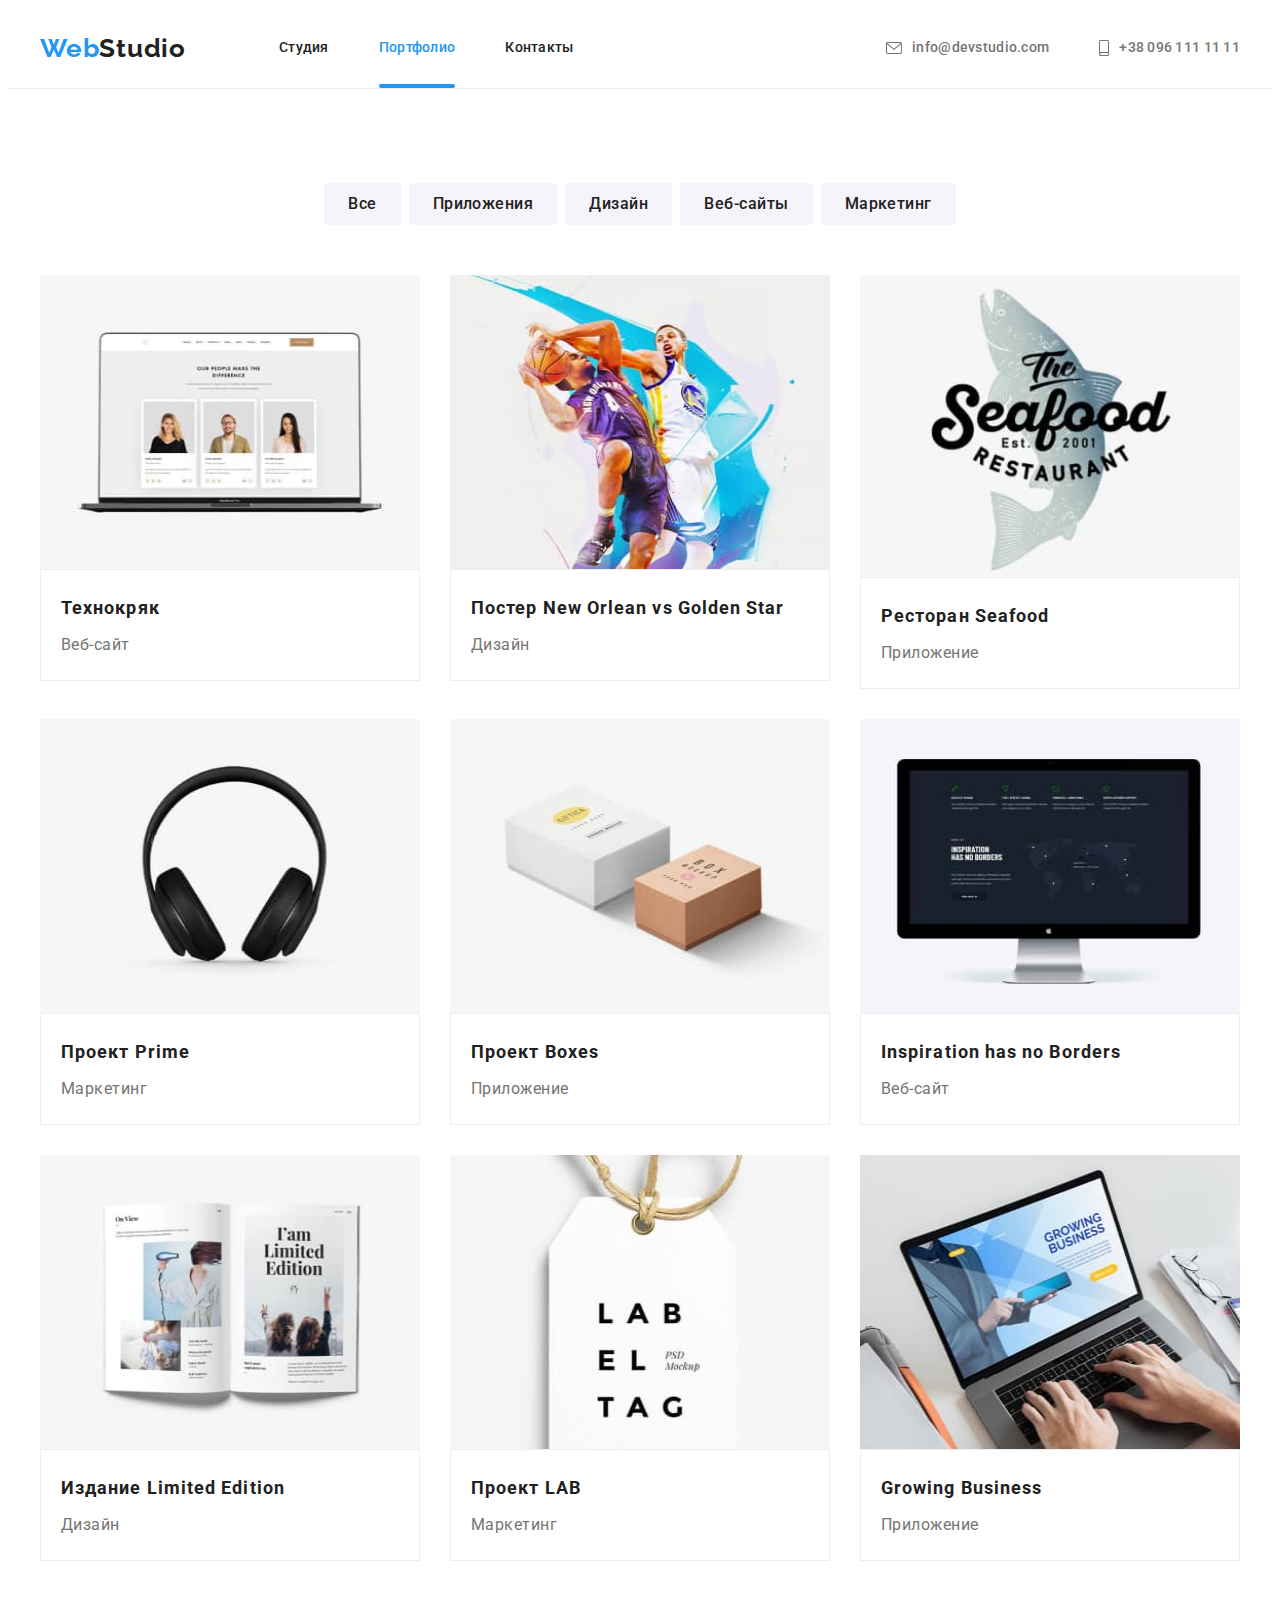
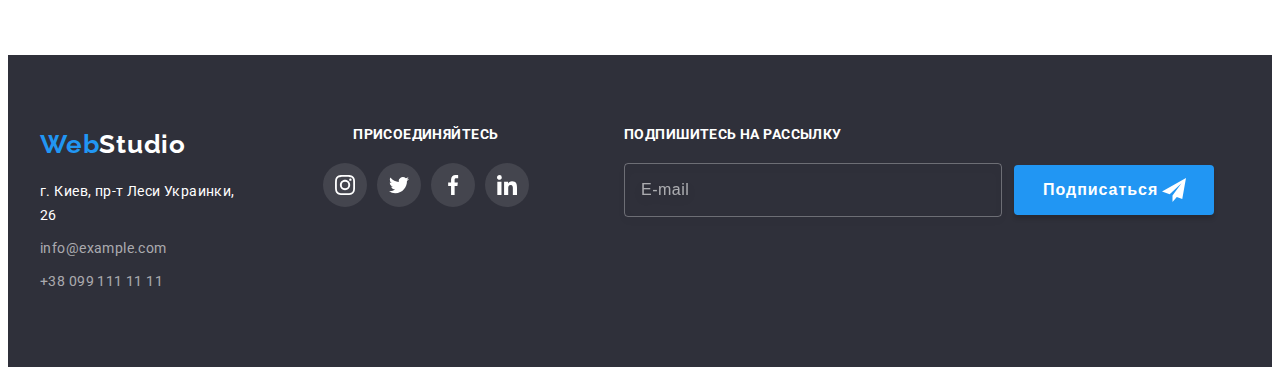
==== commit 38e5bf1a: "додає mobile-menu в portfolio" ====
--- a/portfolio.html
+++ b/portfolio.html
@@ -22,9 +22,9 @@
     <link rel="stylesheet" href="./css/main.css" />
   </head>
   <body>
-    <!-- <header class="header"> -->
-      <!--site-nav-->
-      <!-- <div class="container site-nav">
+    <header class="header">
+      <!-- site-nav -->
+      <div class="container site-nav">
         <a class="logo" href="/">Web<span class="logo__text">Studio</span></a>
         <nav>
           <ul class="site-nav__list list">
@@ -42,9 +42,9 @@
               <a class="link site-nav__link" href="">Контакты</a>
             </li>
           </ul>
-        </nav> -->
+        </nav>
         <!--contacts-->
-        <!-- <ul class="list contacts">
+        <ul class="list contacts">
           <li class="contacts__item">
             <a class="contacts__link link" href="mailto:info@devstudio.com"
               ><svg class="contacts__icon" width="16" height="12">
@@ -60,9 +60,98 @@
             >
           </li>
         </ul>
+        <!--mobile menu button-->
+        <button class="mob-btn__open" type="button" data-menu-open>
+          <svg class="mob-btn__icon" width="40" height="40">
+            <use href="./images/icons.svg#icon-menu_40px"></use>
+          </svg>
+        </button>
+        <!--mobile menu-->
+        <div class="mobile-menu container is-hidden" data-menu>
+          <button class="mobile-btn__close" type="button" data-menu-close>
+            <svg class="mobile-menu__icon" width="40" height="40">
+              <use href="./images/icons.svg#icon-close_40px"></use>
+            </svg>
+          </button>
+          <div class="menu-container">
+            <nav>
+              <ul class="mobile-menu__list list">
+                <li class="mobile-menu__item">
+                  <a class="link mobile-menu__link" href="./index.html"
+                    >Студия</a
+                  >
+                </li>
+                <li class="mobile-menu__item">
+                  <a
+                    class="link mobile-menu__link mobile-menu__link--current"
+                    href="./portfolio.html"
+                    >Портфолио</a
+                  >
+                </li>
+                <li class="mobile-menu__item">
+                  <a class="link mobile-menu__link" href="">Контакты</a>
+                </li>
+              </ul>
+            </nav>
+            <ul class="list mobile-contacts">
+              <li class="mobile-contacts__item">
+                <a
+                  class="mobile-contacts__link mobile-contacts__link--accent link"
+                  href="tel:+380961111111"
+                  >+38 096 111 11 11</a
+                >
+              </li>
+              <li class="mobile-contacts__item">
+                <a
+                  class="mobile-contacts__link link"
+                  href="mailto:info@devstudio.com"
+                  >info@devstudio.com</a
+                >
+              </li>
+            </ul>
+          </div>
+          <ul class="mobile-soc__list list">
+            <li class="mobile-soc__item">
+              <a
+                class="mobile-soc__link link"
+                href=""
+                rel="nofollow noopener noreferrer"
+                target="_blank"
+                >Instagram</a
+              >
+            </li>
+            <li class="mobile-soc__item">
+              <a
+                class="mobile-soc__link link"
+                href=""
+                rel="nofollow noopener noreferrer"
+                target="_blank"
+                >Twitter</a
+              >
+            </li>
+            <li class="mobile-soc__item">
+              <a
+                class="mobile-soc__link link"
+                href=""
+                rel="nofollow noopener noreferrer"
+                target="_blank"
+                >Facebook</a
+              >
+            </li>
+            <li class="mobile-soc__item">
+              <a
+                class="mobile-soc__link link"
+                href=""
+                rel="nofollow noopener noreferrer"
+                target="_blank"
+                >LinkedIn</a
+              >
+            </li>
+          </ul>
+        </div>
       </div>
     </header>
-    <main> -->
+    <main>
       <!--section portfolio-->
       <section class="portfolio">
         <div class="container">
@@ -98,7 +187,8 @@
                     src="./img-portfolio/img1.jpg"
                     alt="скрин страницы веб-сайта"
                     class="portfolio-list__image"
-                    width="370" height="294"
+                    width="370"
+                    height="294"
                   />
                   <p class="portfolio-list__text">
                     Ресурс предлагает комплексные предложения с разным уровнем
@@ -119,7 +209,8 @@
                     src="./img-portfolio/img2.jpg"
                     alt="постер с двумя баскетболистами"
                     class="portfolio-list__image"
-                    width="370" height="294"  
+                    width="370"
+                    height="294"
                   />
                   <p class="portfolio-list__text">
                     Ресурс предлагает комплексные предложения с разным уровнем
@@ -163,7 +254,8 @@
                     src="./img-portfolio/img4.jpg"
                     alt="наушники"
                     class="portfolio-list__image"
-                    width="370" height="294" 
+                    width="370"
+                    height="294"
                   />
                   <p class="portfolio-list__text">
                     Ресурс предлагает комплексные предложения с разным уровнем
@@ -184,7 +276,8 @@
                     src="./img-portfolio/img5.jpg"
                     alt="две коробки"
                     class="portfolio-list__image"
-                    width="370" height="294"
+                    width="370"
+                    height="294"
                   />
                   <p class="portfolio-list__text">
                     Ресурс предлагает комплексные предложения с разным уровнем
@@ -205,7 +298,8 @@
                     src="./img-portfolio/img6.jpg"
                     alt="изображение монитора компьютера"
                     class="portfolio-list__image"
-                    width="370" height="294"
+                    width="370"
+                    height="294"
                   />
                   <p class="portfolio-list__text">
                     Ресурс предлагает комплексные предложения с разным уровнем
@@ -228,7 +322,8 @@
                     src="./img-portfolio/img7.jpg"
                     alt="изображение журнала"
                     class="portfolio-list__image"
-                    width="370" height="294"
+                    width="370"
+                    height="294"
                   />
                   <p class="portfolio-list__text">
                     Ресурс предлагает комплексные предложения с разным уровнем
@@ -249,7 +344,8 @@
                     src="./img-portfolio/img8.jpg"
                     alt="изображение бирки"
                     class="portfolio-list__image"
-                    width="370" height="294"
+                    width="370"
+                    height="294"
                   />
                   <p class="portfolio-list__text">
                     Ресурс предлагает комплексные предложения с разным уровнем
@@ -270,7 +366,8 @@
                     src="./img-portfolio/img9.jpg"
                     alt="изображение ноутбука"
                     class="portfolio-list__image"
-                    width="370" height="294"
+                    width="370"
+                    height="294"
                   />
                   <p class="portfolio-list__text">
                     Ресурс предлагает комплексные предложения с разным уровнем
@@ -359,5 +456,6 @@
         </div>
       </div>
     </footer>
+    <script src="./js/menu.js"></script>
   </body>
 </html>
--- a/css/main.css
+++ b/css/main.css
@@ -337,18 +337,128 @@
   filter: drop-shadow(0px 4px 4px rgba(0, 0, 0, 0.25));
 }
 
+.mobile-menu {
+  position: fixed;
+  top: 0;
+  left: 0;
+  z-index: 1;
+  width: 100vw;
+  height: 100vh;
+  padding-top: 48px;
+  padding-bottom: 48px;
+  padding-left: 40px;
+  overflow-y: auto;
+  background: #ffffff;
+}
+.mobile-menu__item {
+  margin-bottom: 32px;
+}
+.mobile-menu__link {
+  font-weight: 500;
+  font-size: 40px;
+  line-height: 1.18;
+  letter-spacing: 0.02em;
+  color: var(--title-text-color--);
+}
+.mobile-menu__link--current {
+  color: var(--accent-color--);
+}
+
+.menu-container {
+  display: flex;
+  flex-direction: column;
+  height: 100%;
+  justify-content: space-between;
+}
+
+.mobile-btn__close {
+  position: absolute;
+  top: 10px;
+  right: 15px;
+  background-color: transparent;
+  border: none;
+}
+@media screen and (min-width: 768px) {
+  .mobile-btn__close {
+    display: none;
+  }
+}
+.mobile-btn__close:hover {
+  fill: var(--accent-color--);
+}
+
+.mobile-contacts {
+  margin-bottom: 64px;
+}
+.mobile-contacts__item:not(:last-child) {
+  margin-bottom: 32px;
+}
+.mobile-contacts__link {
+  font-weight: 500;
+  font-size: 24px;
+  line-height: 1.17;
+  letter-spacing: 0.02em;
+  color: var(--primary-text-color--);
+}
+.mobile-contacts__link--accent {
+  color: var(--accent-color--);
+}
+@media screen and (min-width: 480px) {
+  .mobile-contacts__link--accent {
+    font-size: 34px;
+    line-height: 1.18;
+  }
+}
+
+.mobile-soc__list {
+  display: flex;
+  flex-wrap: wrap;
+}
+
+.mobile-soc__item:not(:last-child) {
+  margin-right: 10px;
+  padding-right: 10px;
+  border-right: 1px solid rgba(33, 33, 33, 0.2);
+}
+
+.mobile-soc__link {
+  padding-top: 10px;
+  padding-bottom: 10px;
+  font-weight: 500;
+  font-size: 18px;
+  line-height: 1.22;
+  letter-spacing: 0.02em;
+  color: var(--accent-color--);
+}
+
 .header {
   border-bottom: 1px solid rgb(236, 236, 236);
 }
+@media screen and (max-width: 1199px) {
+  .header .containers {
+    padding: 0 10px;
+  }
+}
 
 /*site-nav*/
 .site-nav {
   display: flex;
   align-items: center;
+  justify-content: space-around;
 }
 .site-nav__list {
-  display: flex;
-  margin-left: 93px;
+  display: none;
+}
+@media screen and (min-width: 768px) {
+  .site-nav__list {
+    display: flex;
+    margin-left: 88px;
+  }
+}
+@media screen and (min-width: 1200px) {
+  .site-nav__list {
+    margin-left: 93px;
+  }
 }
 .site-nav__link {
   display: block;
@@ -388,16 +498,29 @@
 
 /*contacts*/
 .contacts {
-  display: flex;
   margin-left: auto;
 }
-.contacts__item:not(:last-child) {
-  margin-right: 50px;
+@media screen and (max-width: 767px) {
+  .contacts {
+    display: none;
+  }
+}
+@media screen and (min-width: 1200px) {
+  .contacts {
+    display: flex;
+  }
+}
+@media screen and (min-width: 768px) and (max-width: 1200px) {
+  .contacts__item:not(:last-child) {
+    margin-bottom: 10px;
+  }
+}
+@media screen and (min-width: 1200px) {
+  .contacts__item:not(:last-child) {
+    margin-right: 50px;
+  }
 }
 .contacts__link {
-  display: flex;
-  justify-content: center;
-  align-items: center;
   fill: var(--primary-text-color--);
   padding-top: 32px;
   padding-bottom: 32px;
@@ -412,9 +535,32 @@
 .contacts__link:hover, .contacts__link:focus {
   color: var(--accent-color--);
 }
+@media screen and (min-width: 1200px) {
+  .contacts__link {
+    display: flex;
+    justify-content: center;
+    align-items: center;
+  }
+}
 .contacts__icon {
   margin-right: 10px;
   fill: currentColor;
+}
+
+.mob-btn__open {
+  margin-left: auto;
+  padding-top: 10px;
+  padding-bottom: 10px;
+  background-color: transparent;
+  border: none;
+}
+@media screen and (min-width: 768px) {
+  .mob-btn__open {
+    display: none;
+  }
+}
+.mob-btn__open:hover .mob-btn__open__icon {
+  fill: var(--accent-color--);
 }
 
 .hero {
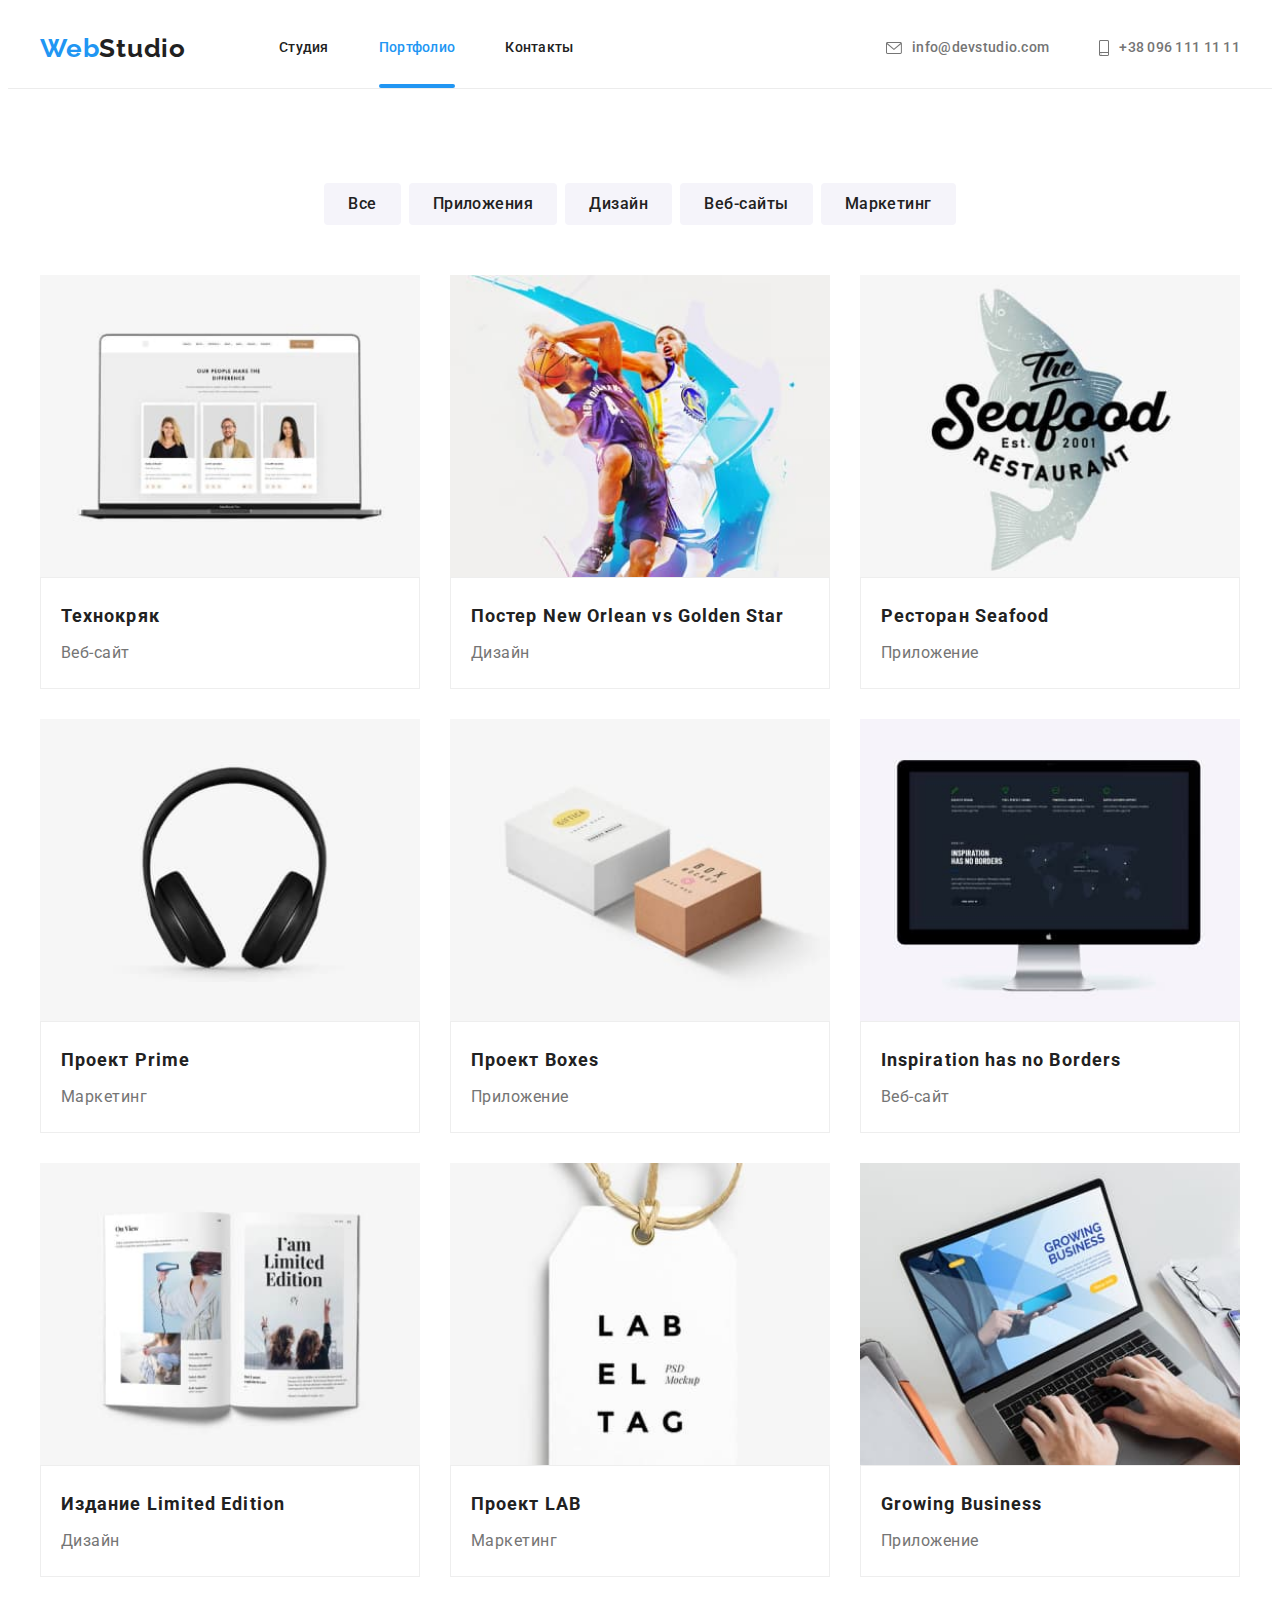
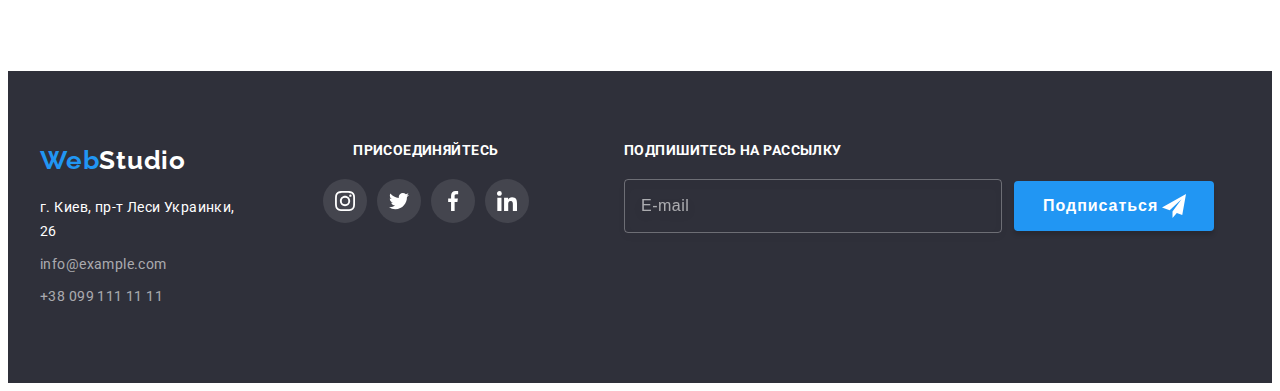
==== commit 0fdd1e21: "адаптує зображення" ====
--- a/portfolio.html
+++ b/portfolio.html
@@ -183,13 +183,30 @@
             <li class="portfolio-list__item">
               <a href="" class="portfolio-list__link"
                 ><div class="portfolio-list__wrap">
-                  <img
-                    src="./img-portfolio/img1.jpg"
-                    alt="скрин страницы веб-сайта"
-                    class="portfolio-list__image"
-                    width="370"
-                    height="294"
-                  />
+                  <picture
+                    ><source
+                      srcset="
+                        ./img-portfolio/port1_dt.jpg   1x,
+                        ./img-portfolio/port1_dt2x.jpg 2x
+                      "
+                      media="(min-width:1200px)" />
+                    <source
+                      srcset="
+                        ./img-portfolio/port1_tab.jpg   1x,
+                        ./img-portfolio/port1_tab2x.jpg 2x
+                      "
+                      media="(min-width:768px)" />
+                    <source
+                      srcset="
+                        ./img-portfolio/port1_mob.jpg   1x,
+                        ./img-portfolio/port1_mob2x.jpg 2x
+                      "
+                      media="(max-width:767px)" />
+                    <img
+                      src="./img-portfolio/port1_dt2x.jpg"
+                      alt="скрин страницы веб-сайта"
+                      class="team-photo"
+                  /></picture>
                   <p class="portfolio-list__text">
                     Ресурс предлагает комплексные предложения с разным уровнем
                     функционала и сервисов. Все это позволит посетителю получить
@@ -205,13 +222,30 @@
             <li class="portfolio-list__item">
               <a href="" class="portfolio-list__link"
                 ><div class="portfolio-list__wrap">
-                  <img
-                    src="./img-portfolio/img2.jpg"
-                    alt="постер с двумя баскетболистами"
-                    class="portfolio-list__image"
-                    width="370"
-                    height="294"
-                  />
+                  <picture
+                    ><source
+                      srcset="
+                        ./img-portfolio/port2_dt.jpg   1x,
+                        ./img-portfolio/port2_dt2x.jpg 2x
+                      "
+                      media="(min-width:1200px)" />
+                    <source
+                      srcset="
+                        ./img-portfolio/port2_tab.jpg   1x,
+                        ./img-portfolio/port2_tab2x.jpg 2x
+                      "
+                      media="(min-width:768px)" />
+                    <source
+                      srcset="
+                        ./img-portfolio/port2_mob.jpg   1x,
+                        ./img-portfolio/port2_mob2x.jpg 2x
+                      "
+                      media="(max-width:767px)" />
+                    <img
+                      src="./img-portfolio/port2_dt2x.jpg"
+                      alt="постер с двумя баскетболистами"
+                      class="team-photo"
+                  /></picture>
                   <p class="portfolio-list__text">
                     Ресурс предлагает комплексные предложения с разным уровнем
                     функционала и сервисов. Все это позволит посетителю получить
@@ -229,12 +263,30 @@
             <li class="portfolio-list__item">
               <a href="" class="portfolio-list__link">
                 <div class="portfolio-list__wrap">
-                  <img
-                    src="./img-portfolio/img3.jpg"
-                    alt="эмблема ресторана"
-                    class="portfolio-list__image"
-                    width="370"
-                  />
+                  <picture
+                    ><source
+                      srcset="
+                        ./img-portfolio/port3_dt.jpg   1x,
+                        ./img-portfolio/port3_dt2x.jpg 2x
+                      "
+                      media="(min-width:1200px)" />
+                    <source
+                      srcset="
+                        ./img-portfolio/port3_tab.jpg   1x,
+                        ./img-portfolio/port3_tab2x.jpg 2x
+                      "
+                      media="(min-width:768px)" />
+                    <source
+                      srcset="
+                        ./img-portfolio/port3_mob.jpg   1x,
+                        ./img-portfolio/port3_mob2x.jpg 2x
+                      "
+                      media="(max-width:767px)" />
+                    <img
+                      src="./img-portfolio/port3_dt2x.jpg"
+                      alt="эмблема ресторана"
+                      class="team-photo"
+                  /></picture>
                   <p class="portfolio-list__text">
                     Ресурс предлагает комплексные предложения с разным уровнем
                     функционала и сервисов. Все это позволит посетителю получить
@@ -250,13 +302,30 @@
             <li class="portfolio-list__item">
               <a href="" class="portfolio-list__link">
                 <div class="portfolio-list__wrap">
-                  <img
-                    src="./img-portfolio/img4.jpg"
-                    alt="наушники"
-                    class="portfolio-list__image"
-                    width="370"
-                    height="294"
-                  />
+                  <picture
+                    ><source
+                      srcset="
+                        ./img-portfolio/port4_dt.jpg   1x,
+                        ./img-portfolio/port4_dt2x.jpg 2x
+                      "
+                      media="(min-width:1200px)" />
+                    <source
+                      srcset="
+                        ./img-portfolio/port4_tab.jpg   1x,
+                        ./img-portfolio/port4_tab2x.jpg 2x
+                      "
+                      media="(min-width:768px)" />
+                    <source
+                      srcset="
+                        ./img-portfolio/port4_mob.jpg   1x,
+                        ./img-portfolio/port4_mob2x.jpg 2x
+                      "
+                      media="(max-width:767px)" />
+                    <img
+                      src="./img-portfolio/port4_dt2x.jpg"
+                      alt="наушники"
+                      class="team-photo"
+                  /></picture>
                   <p class="portfolio-list__text">
                     Ресурс предлагает комплексные предложения с разным уровнем
                     функционала и сервисов. Все это позволит посетителю получить
@@ -272,13 +341,30 @@
             <li class="portfolio-list__item">
               <a href="" class="portfolio-list__link"
                 ><div class="portfolio-list__wrap">
-                  <img
-                    src="./img-portfolio/img5.jpg"
-                    alt="две коробки"
-                    class="portfolio-list__image"
-                    width="370"
-                    height="294"
-                  />
+                  <picture
+                    ><source
+                      srcset="
+                        ./img-portfolio/port5_dt.jpg   1x,
+                        ./img-portfolio/port5_dt2x.jpg 2x
+                      "
+                      media="(min-width:1200px)" />
+                    <source
+                      srcset="
+                        ./img-portfolio/port5_tab.jpg   1x,
+                        ./img-portfolio/port5_tab2x.jpg 2x
+                      "
+                      media="(min-width:768px)" />
+                    <source
+                      srcset="
+                        ./img-portfolio/port5_mob.jpg   1x,
+                        ./img-portfolio/port5_mob2x.jpg 2x
+                      "
+                      media="(max-width:767px)" />
+                    <img
+                      src="./img-portfolio/port5_dt2x.jpg"
+                      alt="две коробки"
+                      class="team-photo"
+                  /></picture>
                   <p class="portfolio-list__text">
                     Ресурс предлагает комплексные предложения с разным уровнем
                     функционала и сервисов. Все это позволит посетителю получить
@@ -294,13 +380,30 @@
             <li class="portfolio-list__item">
               <a href="" class="portfolio-list__link"
                 ><div class="portfolio-list__wrap">
-                  <img
-                    src="./img-portfolio/img6.jpg"
-                    alt="изображение монитора компьютера"
-                    class="portfolio-list__image"
-                    width="370"
-                    height="294"
-                  />
+                  <picture
+                    ><source
+                      srcset="
+                        ./img-portfolio/port6_dt.jpg   1x,
+                        ./img-portfolio/port6_dt2x.jpg 2x
+                      "
+                      media="(min-width:1200px)" />
+                    <source
+                      srcset="
+                        ./img-portfolio/port6_tab.jpg   1x,
+                        ./img-portfolio/port6_tab2x.jpg 2x
+                      "
+                      media="(min-width:768px)" />
+                    <source
+                      srcset="
+                        ./img-portfolio/port6_mob.jpg   1x,
+                        ./img-portfolio/port6_mob2x.jpg 2x
+                      "
+                      media="(max-width:767px)" />
+                    <img
+                      src="./img-portfolio/port6_dt2x.jpg"
+                      alt="изображение монитора компьютера"
+                      class="team-photo"
+                  /></picture>
                   <p class="portfolio-list__text">
                     Ресурс предлагает комплексные предложения с разным уровнем
                     функционала и сервисов. Все это позволит посетителю получить
@@ -318,13 +421,30 @@
             <li class="portfolio-list__item">
               <a href="" class="portfolio-list__link"
                 ><div class="portfolio-list__wrap">
-                  <img
-                    src="./img-portfolio/img7.jpg"
-                    alt="изображение журнала"
-                    class="portfolio-list__image"
-                    width="370"
-                    height="294"
-                  />
+                  <picture
+                    ><source
+                      srcset="
+                        ./img-portfolio/port7_dt.jpg   1x,
+                        ./img-portfolio/port7_dt2x.jpg 2x
+                      "
+                      media="(min-width:1200px)" />
+                    <source
+                      srcset="
+                        ./img-portfolio/port7_tab.jpg   1x,
+                        ./img-portfolio/port7_tab2x.jpg 2x
+                      "
+                      media="(min-width:768px)" />
+                    <source
+                      srcset="
+                        ./img-portfolio/port7_mob.jpg   1x,
+                        ./img-portfolio/port7_mob2x.jpg 2x
+                      "
+                      media="(max-width:767px)" />
+                    <img
+                      src="./img-portfolio/port7_dt2x.jpg"
+                      alt="изображение журнала"
+                      class="team-photo"
+                  /></picture>
                   <p class="portfolio-list__text">
                     Ресурс предлагает комплексные предложения с разным уровнем
                     функционала и сервисов. Все это позволит посетителю получить
@@ -340,13 +460,30 @@
             <li class="portfolio-list__item">
               <a href="" class="portfolio-list__link"
                 ><div class="portfolio-list__wrap">
-                  <img
-                    src="./img-portfolio/img8.jpg"
-                    alt="изображение бирки"
-                    class="portfolio-list__image"
-                    width="370"
-                    height="294"
-                  />
+                  <picture
+                    ><source
+                      srcset="
+                        ./img-portfolio/port8_dt.jpg   1x,
+                        ./img-portfolio/port8_dt2x.jpg 2x
+                      "
+                      media="(min-width:1200px)" />
+                    <source
+                      srcset="
+                        ./img-portfolio/port8_tab.jpg   1x,
+                        ./img-portfolio/port8_tab2x.jpg 2x
+                      "
+                      media="(min-width:768px)" />
+                    <source
+                      srcset="
+                        ./img-portfolio/port8_mob.jpg   1x,
+                        ./img-portfolio/port8_mob2x.jpg 2x
+                      "
+                      media="(max-width:767px)" />
+                    <img
+                      src="./img-portfolio/port8_dt2x.jpg"
+                      alt="изображение бирки"
+                      class="team-photo"
+                  /></picture>
                   <p class="portfolio-list__text">
                     Ресурс предлагает комплексные предложения с разным уровнем
                     функционала и сервисов. Все это позволит посетителю получить
@@ -362,13 +499,30 @@
             <li class="portfolio-list__item">
               <a href="" class="portfolio-list__link"
                 ><div class="portfolio-list__wrap">
-                  <img
-                    src="./img-portfolio/img9.jpg"
-                    alt="изображение ноутбука"
-                    class="portfolio-list__image"
-                    width="370"
-                    height="294"
-                  />
+                  <picture
+                    ><source
+                      srcset="
+                        ./img-portfolio/port9_dt.jpg   1x,
+                        ./img-portfolio/port9_dt2x.jpg 2x
+                      "
+                      media="(min-width:1200px)" />
+                    <source
+                      srcset="
+                        ./img-portfolio/port9_tab.jpg   1x,
+                        ./img-portfolio/port9_tab2x.jpg 2x
+                      "
+                      media="(min-width:768px)" />
+                    <source
+                      srcset="
+                        ./img-portfolio/port9_mob.jpg   1x,
+                        ./img-portfolio/port9_mob2x.jpg 2x
+                      "
+                      media="(max-width:767px)" />
+                    <img
+                      src="./img-portfolio/port9_dt2x.jpg"
+                      alt="изображение ноутбука"
+                      class="team-photo"
+                  /></picture>
                   <p class="portfolio-list__text">
                     Ресурс предлагает комплексные предложения с разным уровнем
                     функционала и сервисов. Все это позволит посетителю получить
--- a/css/main.css
+++ b/css/main.css
@@ -154,12 +154,29 @@
   top: 50%;
   left: 50%;
   transform: translate(-50%, -50%) scale(1);
-  min-width: 528px;
-  min-height: 581px;
+  width: calc(100% - 30px);
+  height: 609px;
   background: #ffffff;
   box-shadow: 0px 1px 3px rgba(0, 0, 0, 0.12), 0px 1px 1px rgba(0, 0, 0, 0.14), 0px 2px 1px rgba(0, 0, 0, 0.2);
   border-radius: 4px;
   transition: transform 250ms cubic-bezier(0.4, 0, 0.2, 1);
+}
+@media screen and (max-width: 480px) {
+  .modal {
+    overflow-y: auto;
+  }
+}
+@media screen and (min-width: 480px) {
+  .modal {
+    width: 450px;
+    height: 609px;
+  }
+}
+@media screen and (min-width: 1200px) {
+  .modal {
+    width: 528px;
+    height: 581px;
+  }
 }
 .backdrop.is-hidden .modal {
   transform: scale(0.8) translate(-50%, -50%);
@@ -194,13 +211,21 @@
 /*modal-form*/
 .modal-text {
   margin-top: 40px;
-  margin-bottom: 30px;
+  margin-right: 40px;
+  margin-left: 40px;
+  margin-bottom: 12px;
   font-weight: 700;
   font-size: 20px;
-  line-height: 1.15;
+  line-height: 1.5;
   text-align: center;
   letter-spacing: 0.03em;
   color: var(--title-text-color--);
+}
+@media screen and (min-width: 1200px) {
+  .modal-text {
+    margin-bottom: 30px;
+    line-height: 1.15;
+  }
 }
 
 .modal-form {
@@ -216,8 +241,6 @@
   padding-left: 40px;
   width: 100%;
   height: 40px;
-  left: 576px;
-  top: 314px;
   outline: none;
   border: 1px solid rgba(33, 33, 33, 0.2);
   border-radius: 4px;
@@ -254,7 +277,7 @@
 .comment__area {
   padding: 12px 16px;
   width: 100%;
-  height: 120px;
+  height: 138px;
   left: 576px;
   top: 518px;
   border: 1px solid rgba(33, 33, 33, 0.2);
@@ -263,6 +286,11 @@
   outline: none;
   transition: border-color 250ms cubic-bezier(0.4, 0, 0.2, 1);
 }
+@media screen and (min-width: 1200px) {
+  .comment__area {
+    height: 120px;
+  }
+}
 .comment__area::placeholder {
   font-weight: 400;
   font-size: 12px;
@@ -280,10 +308,16 @@
   justify-content: center;
   align-items: center;
   font-weight: 400;
-  font-size: 14px;
-  line-height: 1.71;
+  font-size: 12px;
+  line-height: 1.17;
   letter-spacing: 0.03em;
   margin-bottom: var(--typical-margin--);
+}
+@media screen and (min-width: 1200px) {
+  .chek-label {
+    font-size: 14px;
+    line-height: 1.71;
+  }
 }
 
 .check__button {
@@ -307,9 +341,15 @@
   margin-left: 3px;
   color: var(--accent-color--);
   font-weight: 400;
-  font-size: 14px;
-  line-height: 1.71;
-  letter-spacing: 0.03em;
+  font-size: 12px;
+  line-height: 1.17;
+  letter-spacing: 0.03em;
+}
+@media screen and (min-width: 1200px) {
+  .check__link {
+    font-size: 14px;
+    line-height: 1.71;
+  }
 }
 
 .check__icon {
@@ -349,6 +389,8 @@
   padding-left: 40px;
   overflow-y: auto;
   background: #ffffff;
+  transform: translateX(0%);
+  transition: transform 250ms cubic-bezier(0.4, 0, 0.2, 1);
 }
 .mobile-menu__item {
   margin-bottom: 32px;
@@ -364,6 +406,10 @@
   color: var(--accent-color--);
 }
 
+.mobile-menu .is-hidden {
+  transform: translateX(100%);
+}
+
 .menu-container {
   display: flex;
   flex-direction: column;
@@ -377,11 +423,7 @@
   right: 15px;
   background-color: transparent;
   border: none;
-}
-@media screen and (min-width: 768px) {
-  .mobile-btn__close {
-    display: none;
-  }
+  transition: fill 250ms cubic-bezier(0.4, 0, 0.2, 1);
 }
 .mobile-btn__close:hover {
   fill: var(--accent-color--);
@@ -419,6 +461,12 @@
   margin-right: 10px;
   padding-right: 10px;
   border-right: 1px solid rgba(33, 33, 33, 0.2);
+}
+@media screen and (max-width: 479px) {
+  .mobile-soc__item:not(:last-child) {
+    margin-right: 5px;
+    padding-right: 5px;
+  }
 }
 
 .mobile-soc__link {
@@ -429,6 +477,11 @@
   line-height: 1.22;
   letter-spacing: 0.02em;
   color: var(--accent-color--);
+}
+@media screen and (max-width: 479px) {
+  .mobile-soc__link {
+    font-size: 15px;
+  }
 }
 
 .header {
@@ -553,13 +606,14 @@
   padding-bottom: 10px;
   background-color: transparent;
   border: none;
+  transition: fill 250ms cubic-bezier(0.4, 0, 0.2, 1);
 }
 @media screen and (min-width: 768px) {
   .mob-btn__open {
     display: none;
   }
 }
-.mob-btn__open:hover .mob-btn__open__icon {
+.mob-btn__open:hover .mob-btn__icon {
   fill: var(--accent-color--);
 }
 
@@ -609,15 +663,51 @@
 .overlay {
   margin-left: auto;
   margin-right: auto;
-  background-image: linear-gradient(rgba(47, 48, 58, 0.4), rgba(47, 48, 58, 0.4)), url(../images/hero.jpg);
+  background-image: linear-gradient(rgba(47, 48, 58, 0.4), rgba(47, 48, 58, 0.4)), url(../images/header_mob.jpg);
   background-repeat: no-repeat;
   background-position: center;
   background-size: cover;
 }
+@media (min-device-pixel-ratio: 2), (min-resolution: 192dpi), (min-resolution: 2dppx) {
+  .overlay {
+    background-image: linear-gradient(rgba(47, 48, 58, 0.4), rgba(47, 48, 58, 0.4)), url(../images/header_mob2X.jpg);
+    background-repeat: no-repeat;
+    background-position: center;
+    background-size: cover;
+  }
+}
+@media screen and (min-width: 768px) {
+  .overlay {
+    background-image: linear-gradient(rgba(47, 48, 58, 0.4), rgba(47, 48, 58, 0.4)), url(../images/header_tab.jpg);
+    background-repeat: no-repeat;
+    background-position: center;
+    background-size: cover;
+  }
+}
+@media screen and (min-width: 768px) and (min-device-pixel-ratio: 2), screen and (min-width: 768px) and (min-resolution: 192dpi), screen and (min-width: 768px) and (min-resolution: 2dppx) {
+  .overlay {
+    background-image: linear-gradient(rgba(47, 48, 58, 0.4), rgba(47, 48, 58, 0.4)), url(../images/header_tab2X.jpg);
+    background-repeat: no-repeat;
+    background-position: center;
+    background-size: cover;
+  }
+}
 @media screen and (min-width: 1200px) {
   .overlay {
     max-width: 1600px;
     height: 600px;
+    background-image: linear-gradient(rgba(47, 48, 58, 0.4), rgba(47, 48, 58, 0.4)), url(../images/hero.jpg);
+    background-repeat: no-repeat;
+    background-position: center;
+    background-size: cover;
+  }
+}
+@media (min-device-pixel-ratio: 2), (min-resolution: 192dpi), (min-resolution: 2dppx) {
+  .overlay {
+    background-image: linear-gradient(rgba(47, 48, 58, 0.4), rgba(47, 48, 58, 0.4)), url(../images/header_dt2X.jpg);
+    background-repeat: no-repeat;
+    background-position: center;
+    background-size: cover;
   }
 }
 
@@ -1224,10 +1314,10 @@
   position: absolute;
   width: 100%;
   height: 100%;
-  padding: 45px 24px;
+  padding: 30px 24px;
   font-weight: 400;
-  font-size: 18px;
-  line-height: 1.56;
+  font-size: 15px;
+  line-height: 1.29;
   letter-spacing: 0.03em;
   color: var(--primary-white-color--);
   background: rgba(33, 150, 243, 0.9);
@@ -1236,6 +1326,8 @@
 }
 @media screen and (min-width: 480px) {
   .portfolio-list__text {
+    font-size: 18px;
+    line-height: 1.56;
     padding-top: 77px;
     padding-bottom: 77px;
   }
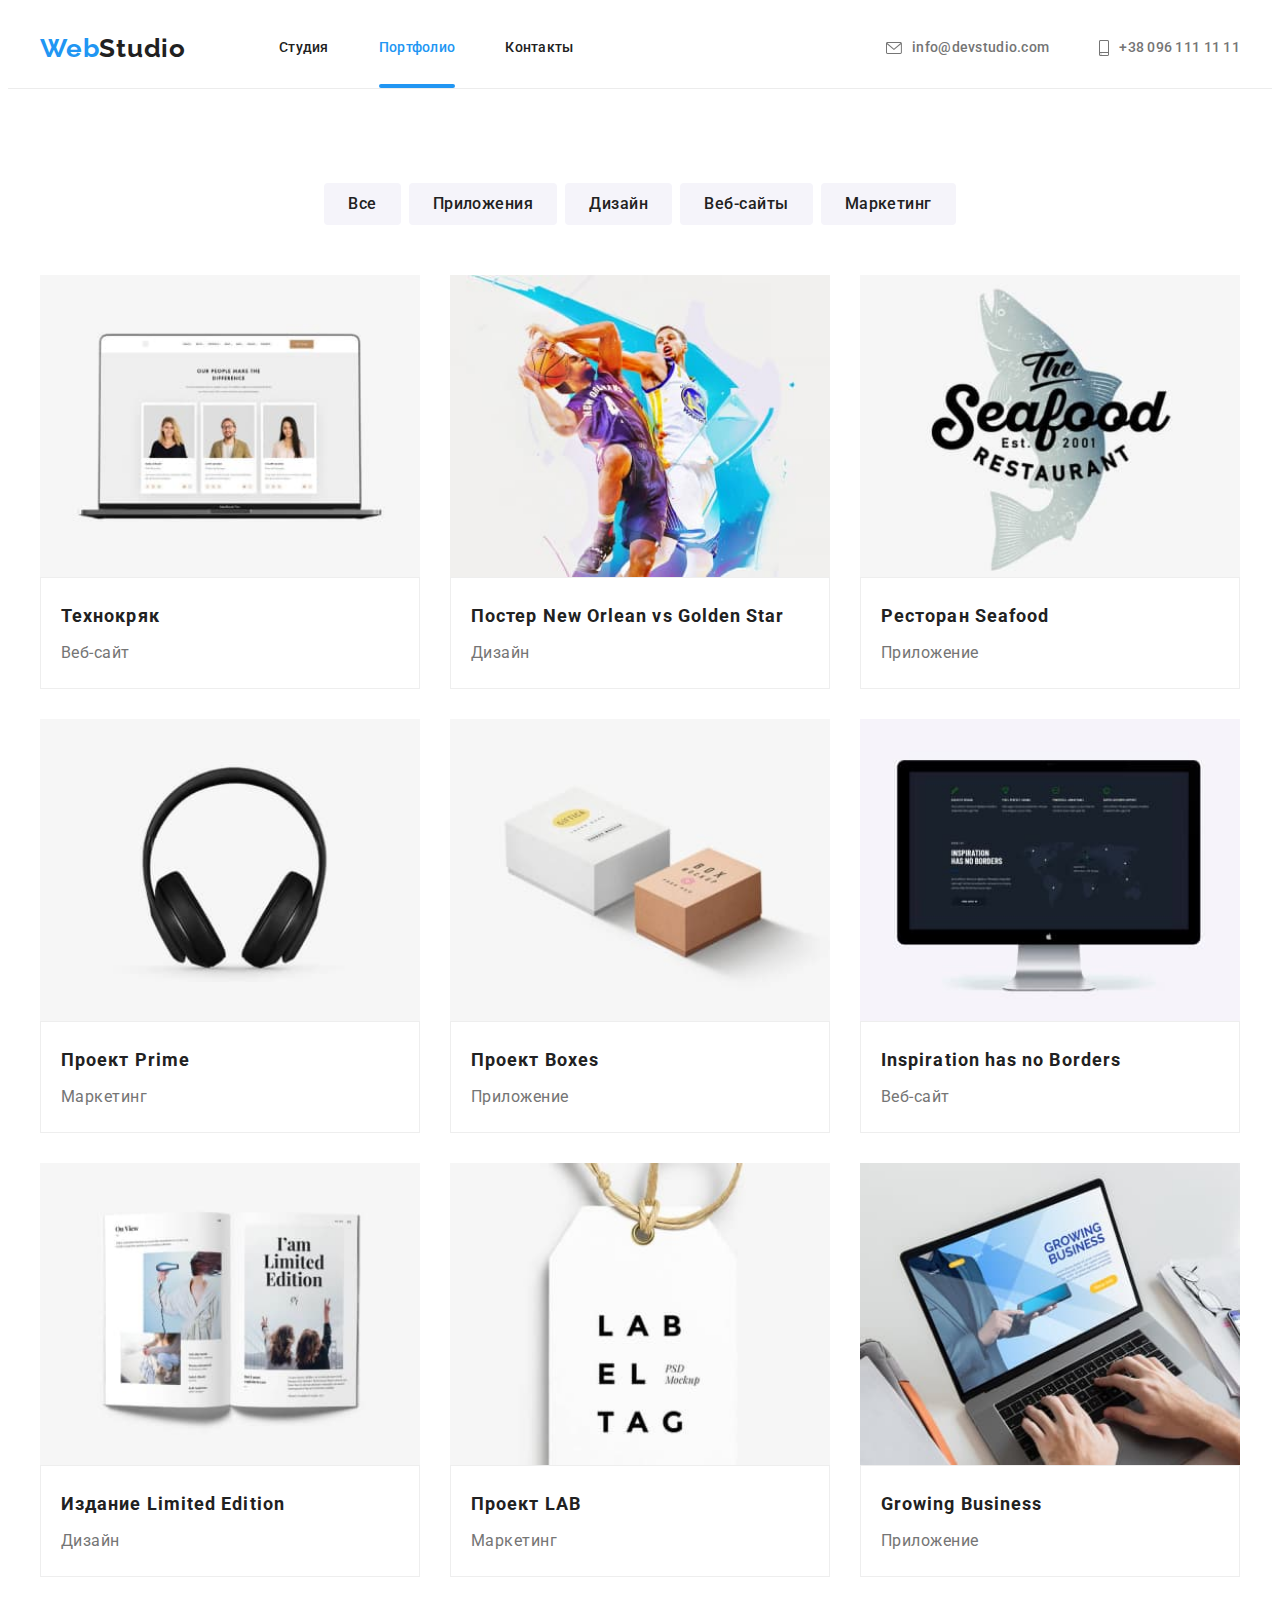
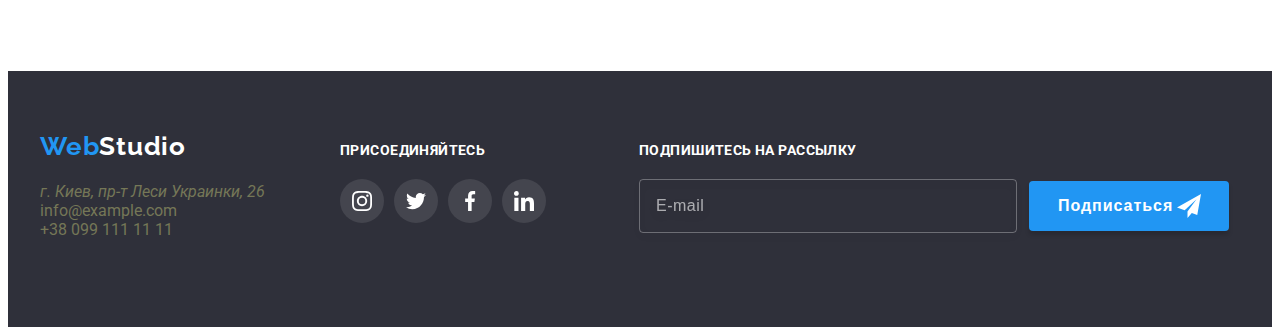
==== commit 23fe6aec: "виправляє помилки ДЗ8" ====
--- a/portfolio.html
+++ b/portfolio.html
@@ -18,7 +18,6 @@
       crossorigin="anonymous"
       referrerpolicy="no-referrer"
     />
-    <link rel="stylesheet" href="./css/style.css" />
     <link rel="stylesheet" href="./css/main.css" />
   </head>
   <body>
@@ -61,14 +60,14 @@
           </li>
         </ul>
         <!--mobile menu button-->
-        <button class="mob-btn__open" type="button" data-menu-open>
+        <button class="mob-btn__open js-open-menu" type="button" data-menu-open>
           <svg class="mob-btn__icon" width="40" height="40">
             <use href="./images/icons.svg#icon-menu_40px"></use>
           </svg>
         </button>
         <!--mobile menu-->
-        <div class="mobile-menu container is-hidden" data-menu>
-          <button class="mobile-btn__close" type="button" data-menu-close>
+        <div class="mobile-menu container js-menu-container" id="mobile-menu">
+          <button class="mobile-btn__close js-close-menu" type="button">
             <svg class="mobile-menu__icon" width="40" height="40">
               <use href="./images/icons.svg#icon-close_40px"></use>
             </svg>
--- a/css/main.css
+++ b/css/main.css
@@ -50,7 +50,8 @@
   border: 0;
   padding: 0;
   white-space: nowrap;
-  clip-path: inset(100%);
+  -webkit-clip-path: inset(100%);
+          clip-path: inset(100%);
   clip: rect(0 0 0 0);
   overflow: hidden;
 }
@@ -144,22 +145,29 @@
   height: 100%;
   left: 0px;
   top: 0px;
+  overflow-y: auto;
   background: rgba(0, 0, 0, 0.2);
   opacity: 1;
-  transition: opacity 250ms cubic-bezier(0.4, 0, 0.2, 1);
+  -webkit-transition: opacity 250ms cubic-bezier(0.4, 0, 0.2, 1), visibility 250ms cubic-bezier(0.4, 0, 0.2, 1);
+  transition: opacity 250ms cubic-bezier(0.4, 0, 0.2, 1), visibility 250ms cubic-bezier(0.4, 0, 0.2, 1);
 }
 
 .modal {
   position: absolute;
   top: 50%;
   left: 50%;
-  transform: translate(-50%, -50%) scale(1);
   width: calc(100% - 30px);
   height: 609px;
   background: #ffffff;
-  box-shadow: 0px 1px 3px rgba(0, 0, 0, 0.12), 0px 1px 1px rgba(0, 0, 0, 0.14), 0px 2px 1px rgba(0, 0, 0, 0.2);
+  -webkit-box-shadow: 0px 1px 3px rgba(0, 0, 0, 0.12), 0px 1px 1px rgba(0, 0, 0, 0.14), 0px 2px 1px rgba(0, 0, 0, 0.2);
+          box-shadow: 0px 1px 3px rgba(0, 0, 0, 0.12), 0px 1px 1px rgba(0, 0, 0, 0.14), 0px 2px 1px rgba(0, 0, 0, 0.2);
   border-radius: 4px;
+  -webkit-transform: translate(-50%, -50%) scale(1);
+          transform: translate(-50%, -50%) scale(1);
+  -webkit-transition: -webkit-transform 250ms cubic-bezier(0.4, 0, 0.2, 1);
+  transition: -webkit-transform 250ms cubic-bezier(0.4, 0, 0.2, 1);
   transition: transform 250ms cubic-bezier(0.4, 0, 0.2, 1);
+  transition: transform 250ms cubic-bezier(0.4, 0, 0.2, 1), -webkit-transform 250ms cubic-bezier(0.4, 0, 0.2, 1);
 }
 @media screen and (max-width: 480px) {
   .modal {
@@ -179,7 +187,8 @@
   }
 }
 .backdrop.is-hidden .modal {
-  transform: scale(0.8) translate(-50%, -50%);
+  -webkit-transform: scale(0.8) translate(-50%, -50%);
+          transform: scale(0.8) translate(-50%, -50%);
 }
 
 .modal-button--close {
@@ -188,14 +197,21 @@
   height: 30px;
   top: 8px;
   right: 8px;
+  display: -webkit-box;
+  display: -ms-flexbox;
   display: flex;
-  justify-content: center;
-  align-items: center;
+  -webkit-box-pack: center;
+      -ms-flex-pack: center;
+          justify-content: center;
+  -webkit-box-align: center;
+      -ms-flex-align: center;
+          align-items: center;
   padding: 0;
   background-color: transparent;
   border: 1px solid rgba(0, 0, 0, 0.1);
   border-radius: 50%;
   cursor: pointer;
+  -webkit-transition: fill 250ms cubic-bezier(0.4, 0, 0.2, 1);
   transition: fill 250ms cubic-bezier(0.4, 0, 0.2, 1);
 }
 .modal-button--close:hover, .modal-button--close:focus {
@@ -211,8 +227,8 @@
 /*modal-form*/
 .modal-text {
   margin-top: 40px;
-  margin-right: 40px;
-  margin-left: 40px;
+  margin-right: 15px;
+  margin-left: 15px;
   margin-bottom: 12px;
   font-weight: 700;
   font-size: 20px;
@@ -221,6 +237,12 @@
   letter-spacing: 0.03em;
   color: var(--title-text-color--);
 }
+@media screen and (min-width: 480px) {
+  .modal-text {
+    margin-right: 40px;
+    margin-left: 40px;
+  }
+}
 @media screen and (min-width: 1200px) {
   .modal-text {
     margin-bottom: 30px;
@@ -229,9 +251,16 @@
 }
 
 .modal-form {
-  padding-right: 40px;
-  padding-bottom: 40px;
-  padding-left: 40px;
+  padding-right: 15px;
+  padding-bottom: 30px;
+  padding-left: 15px;
+}
+@media screen and (min-width: 480px) {
+  .modal-form {
+    padding-right: 40px;
+    padding-bottom: 40px;
+    padding-left: 40px;
+  }
 }
 .modal-form__wrap {
   position: relative;
@@ -244,13 +273,16 @@
   outline: none;
   border: 1px solid rgba(33, 33, 33, 0.2);
   border-radius: 4px;
+  -webkit-transition: border-color 250ms cubic-bezier(0.4, 0, 0.2, 1);
   transition: border-color 250ms cubic-bezier(0.4, 0, 0.2, 1);
 }
 .modal-form__icon {
   position: absolute;
   top: 50%;
   left: 12px;
-  transform: translateY(-50%);
+  -webkit-transform: translateY(-50%);
+          transform: translateY(-50%);
+  -webkit-transition: fill 250ms cubic-bezier(0.4, 0, 0.2, 1);
   transition: fill 250ms cubic-bezier(0.4, 0, 0.2, 1);
 }
 .modal-form__label {
@@ -284,12 +316,41 @@
   border-radius: 4px;
   resize: none;
   outline: none;
+  -webkit-transition: border-color 250ms cubic-bezier(0.4, 0, 0.2, 1);
   transition: border-color 250ms cubic-bezier(0.4, 0, 0.2, 1);
 }
 @media screen and (min-width: 1200px) {
   .comment__area {
     height: 120px;
   }
+}
+.comment__area::-webkit-input-placeholder {
+  font-weight: 400;
+  font-size: 12px;
+  line-height: 1.17;
+  letter-spacing: 0.01em;
+  color: rgba(117, 117, 117, 0.5);
+}
+.comment__area::-moz-placeholder {
+  font-weight: 400;
+  font-size: 12px;
+  line-height: 1.17;
+  letter-spacing: 0.01em;
+  color: rgba(117, 117, 117, 0.5);
+}
+.comment__area:-ms-input-placeholder {
+  font-weight: 400;
+  font-size: 12px;
+  line-height: 1.17;
+  letter-spacing: 0.01em;
+  color: rgba(117, 117, 117, 0.5);
+}
+.comment__area::-ms-input-placeholder {
+  font-weight: 400;
+  font-size: 12px;
+  line-height: 1.17;
+  letter-spacing: 0.01em;
+  color: rgba(117, 117, 117, 0.5);
 }
 .comment__area::placeholder {
   font-weight: 400;
@@ -304,14 +365,25 @@
 
 /*modal check btn*/
 .chek-label {
+  display: -webkit-box;
+  display: -ms-flexbox;
   display: flex;
-  justify-content: center;
-  align-items: center;
-  font-weight: 400;
-  font-size: 12px;
+  -webkit-box-pack: center;
+      -ms-flex-pack: center;
+          justify-content: center;
+  -webkit-box-align: center;
+      -ms-flex-align: center;
+          align-items: center;
+  font-size: 8px;
   line-height: 1.17;
   letter-spacing: 0.03em;
   margin-bottom: var(--typical-margin--);
+}
+@media screen and (min-width: 480px) {
+  .chek-label {
+    font-size: 12px;
+    line-height: 1;
+  }
 }
 @media screen and (min-width: 1200px) {
   .chek-label {
@@ -321,15 +393,30 @@
 }
 
 .check__button {
+  display: -webkit-inline-box;
+  display: -ms-inline-flexbox;
   display: inline-flex;
-  justify-content: center;
-  align-items: center;
-  margin-right: 8px;
+  -webkit-box-pack: center;
+      -ms-flex-pack: center;
+          justify-content: center;
+  -webkit-box-align: center;
+      -ms-flex-align: center;
+          align-items: center;
+  margin-right: 5px;
+  -ms-flex-negative: none;
+      flex-shrink: none;
   width: 16px;
   height: 15px;
   border: 1px solid #000000;
-  box-shadow: 0px 4px 4px rgba(0, 0, 0, 0.25);
+  -webkit-box-shadow: 0px 4px 4px rgba(0, 0, 0, 0.25);
+          box-shadow: 0px 4px 4px rgba(0, 0, 0, 0.25);
+  -webkit-transition: background-color 250ms cubic-bezier(0.4, 0, 0.2, 1), border 250ms cubic-bezier(0.4, 0, 0.2, 1), border-radius 250ms cubic-bezier(0.4, 0, 0.2, 1);
   transition: background-color 250ms cubic-bezier(0.4, 0, 0.2, 1), border 250ms cubic-bezier(0.4, 0, 0.2, 1), border-radius 250ms cubic-bezier(0.4, 0, 0.2, 1);
+}
+@media screen and (min-width: 480px) {
+  .check__button {
+    margin-right: 8px;
+  }
 }
 .modal__check:checked + .chek-label .check__button {
   background-color: var(--accent-color--);
@@ -340,10 +427,15 @@
 .check__link {
   margin-left: 3px;
   color: var(--accent-color--);
-  font-weight: 400;
-  font-size: 12px;
-  line-height: 1.17;
-  letter-spacing: 0.03em;
+  font-size: 8px;
+  line-height: 1;
+  letter-spacing: 0.03em;
+}
+@media screen and (min-width: 480px) {
+  .check__link {
+    font-size: 12px;
+    line-height: 1.17;
+  }
 }
 @media screen and (min-width: 1200px) {
   .check__link {
@@ -354,7 +446,8 @@
 
 .check__icon {
   fill: transparent;
-  transform: fill 250ms cubic-bezier(0.4, 0, 0.2, 1);
+  -webkit-transform: fill 250ms cubic-bezier(0.4, 0, 0.2, 1);
+          transform: fill 250ms cubic-bezier(0.4, 0, 0.2, 1);
 }
 .modal__check:checked + .chek-label .check__icon {
   fill: var(--primary-white-color--);
@@ -365,32 +458,45 @@
   margin-left: auto;
   margin-right: auto;
   padding: 10px 55px;
+  display: -webkit-box;
+  display: -ms-flexbox;
   display: flex;
-  align-items: center;
+  -webkit-box-align: center;
+      -ms-flex-align: center;
+          align-items: center;
   text-align: center;
   background: #188ce8;
-  box-shadow: 0px 4px 4px rgba(0, 0, 0, 0.15);
+  -webkit-box-shadow: 0px 4px 4px rgba(0, 0, 0, 0.15);
+          box-shadow: 0px 4px 4px rgba(0, 0, 0, 0.15);
+  -webkit-transition: background-color 250ms cubic-bezier(0.4, 0, 0.2, 1), -webkit-filter 250ms cubic-bezier(0.4, 0, 0.2, 1);
+  transition: background-color 250ms cubic-bezier(0.4, 0, 0.2, 1), -webkit-filter 250ms cubic-bezier(0.4, 0, 0.2, 1);
   transition: background-color 250ms cubic-bezier(0.4, 0, 0.2, 1), filter 250ms cubic-bezier(0.4, 0, 0.2, 1);
+  transition: background-color 250ms cubic-bezier(0.4, 0, 0.2, 1), filter 250ms cubic-bezier(0.4, 0, 0.2, 1), -webkit-filter 250ms cubic-bezier(0.4, 0, 0.2, 1);
 }
 .button-send:hover, .button-send:focus {
   background-color: #188ce8;
-  filter: drop-shadow(0px 4px 4px rgba(0, 0, 0, 0.25));
+  -webkit-filter: drop-shadow(0px 4px 4px rgba(0, 0, 0, 0.25));
+          filter: drop-shadow(0px 4px 4px rgba(0, 0, 0, 0.25));
 }
 
 .mobile-menu {
   position: fixed;
   top: 0;
   left: 0;
-  z-index: 1;
+  z-index: 999;
   width: 100vw;
   height: 100vh;
   padding-top: 48px;
   padding-bottom: 48px;
   padding-left: 40px;
   overflow-y: auto;
-  background: #ffffff;
-  transform: translateX(0%);
+  background-color: #ffffff;
+  -webkit-transform: translateX(100%);
+          transform: translateX(100%);
+  -webkit-transition: -webkit-transform 250ms cubic-bezier(0.4, 0, 0.2, 1);
+  transition: -webkit-transform 250ms cubic-bezier(0.4, 0, 0.2, 1);
   transition: transform 250ms cubic-bezier(0.4, 0, 0.2, 1);
+  transition: transform 250ms cubic-bezier(0.4, 0, 0.2, 1), -webkit-transform 250ms cubic-bezier(0.4, 0, 0.2, 1);
 }
 .mobile-menu__item {
   margin-bottom: 32px;
@@ -406,15 +512,23 @@
   color: var(--accent-color--);
 }
 
-.mobile-menu .is-hidden {
-  transform: translateX(100%);
+.mobile-menu.is-open {
+  -webkit-transform: translateX(0);
+          transform: translateX(0);
 }
 
 .menu-container {
+  display: -webkit-box;
+  display: -ms-flexbox;
   display: flex;
-  flex-direction: column;
-  height: 100%;
-  justify-content: space-between;
+  -webkit-box-orient: vertical;
+  -webkit-box-direction: normal;
+      -ms-flex-direction: column;
+          flex-direction: column;
+  height: 95%;
+  -webkit-box-pack: justify;
+      -ms-flex-pack: justify;
+          justify-content: space-between;
 }
 
 .mobile-btn__close {
@@ -423,6 +537,7 @@
   right: 15px;
   background-color: transparent;
   border: none;
+  -webkit-transition: fill 250ms cubic-bezier(0.4, 0, 0.2, 1);
   transition: fill 250ms cubic-bezier(0.4, 0, 0.2, 1);
 }
 .mobile-btn__close:hover {
@@ -453,8 +568,11 @@
 }
 
 .mobile-soc__list {
+  display: -webkit-box;
+  display: -ms-flexbox;
   display: flex;
-  flex-wrap: wrap;
+  -ms-flex-wrap: wrap;
+      flex-wrap: wrap;
 }
 
 .mobile-soc__item:not(:last-child) {
@@ -480,7 +598,8 @@
 }
 @media screen and (max-width: 479px) {
   .mobile-soc__link {
-    font-size: 15px;
+    font-size: 14px;
+    line-height: 1;
   }
 }
 
@@ -495,15 +614,22 @@
 
 /*site-nav*/
 .site-nav {
+  display: -webkit-box;
+  display: -ms-flexbox;
   display: flex;
-  align-items: center;
-  justify-content: space-around;
+  -webkit-box-align: center;
+      -ms-flex-align: center;
+          align-items: center;
+  -ms-flex-pack: distribute;
+      justify-content: space-around;
 }
 .site-nav__list {
   display: none;
 }
 @media screen and (min-width: 768px) {
   .site-nav__list {
+    display: -webkit-box;
+    display: -ms-flexbox;
     display: flex;
     margin-left: 88px;
   }
@@ -522,6 +648,7 @@
   font-size: 14px;
   line-height: 1.14;
   letter-spacing: 0.02em;
+  -webkit-transition: color 250ms cubic-bezier(0.4, 0, 0.2, 1);
   transition: color 250ms cubic-bezier(0.4, 0, 0.2, 1);
 }
 .site-nav__link:hover, .site-nav__link:focus {
@@ -560,6 +687,8 @@
 }
 @media screen and (min-width: 1200px) {
   .contacts {
+    display: -webkit-box;
+    display: -ms-flexbox;
     display: flex;
   }
 }
@@ -583,6 +712,7 @@
   line-height: 1.14;
   letter-spacing: 0.02em;
   text-decoration: none;
+  -webkit-transition: color 250ms cubic-bezier(0.4, 0, 0.2, 1);
   transition: color 250ms cubic-bezier(0.4, 0, 0.2, 1);
 }
 .contacts__link:hover, .contacts__link:focus {
@@ -590,9 +720,15 @@
 }
 @media screen and (min-width: 1200px) {
   .contacts__link {
+    display: -webkit-box;
+    display: -ms-flexbox;
     display: flex;
-    justify-content: center;
-    align-items: center;
+    -webkit-box-pack: center;
+        -ms-flex-pack: center;
+            justify-content: center;
+    -webkit-box-align: center;
+        -ms-flex-align: center;
+            align-items: center;
   }
 }
 .contacts__icon {
@@ -606,6 +742,7 @@
   padding-bottom: 10px;
   background-color: transparent;
   border: none;
+  -webkit-transition: fill 250ms cubic-bezier(0.4, 0, 0.2, 1);
   transition: fill 250ms cubic-bezier(0.4, 0, 0.2, 1);
 }
 @media screen and (min-width: 768px) {
@@ -653,23 +790,29 @@
   padding: 10px 32px;
   margin-right: auto;
   margin-left: auto;
+  -webkit-transition: background-color 250ms cubic-bezier(0.4, 0, 0.2, 1), -webkit-box-shadow 250ms cubic-bezier(0.4, 0, 0.2, 1);
+  transition: background-color 250ms cubic-bezier(0.4, 0, 0.2, 1), -webkit-box-shadow 250ms cubic-bezier(0.4, 0, 0.2, 1);
   transition: background-color 250ms cubic-bezier(0.4, 0, 0.2, 1), box-shadow 250ms cubic-bezier(0.4, 0, 0.2, 1);
+  transition: background-color 250ms cubic-bezier(0.4, 0, 0.2, 1), box-shadow 250ms cubic-bezier(0.4, 0, 0.2, 1), -webkit-box-shadow 250ms cubic-bezier(0.4, 0, 0.2, 1);
 }
 .hero__button:hover, .hero__button:focus {
   background-color: rgb(24, 140, 232);
-  box-shadow: 0px 4px 4px rgba(0, 0, 0, 0.15);
+  -webkit-box-shadow: 0px 4px 4px rgba(0, 0, 0, 0.15);
+          box-shadow: 0px 4px 4px rgba(0, 0, 0, 0.15);
 }
 
 .overlay {
   margin-left: auto;
   margin-right: auto;
+  background-image: -webkit-gradient(linear, left top, left bottom, from(rgba(47, 48, 58, 0.4)), to(rgba(47, 48, 58, 0.4))), url(../images/header_mob.jpg);
   background-image: linear-gradient(rgba(47, 48, 58, 0.4), rgba(47, 48, 58, 0.4)), url(../images/header_mob.jpg);
   background-repeat: no-repeat;
   background-position: center;
   background-size: cover;
 }
-@media (min-device-pixel-ratio: 2), (min-resolution: 192dpi), (min-resolution: 2dppx) {
+@media (min-device-pixel-ratio: 2), (-webkit-min-device-pixel-ratio: 2), (min-resolution: 192dpi), (min-resolution: 2dppx) {
   .overlay {
+    background-image: -webkit-gradient(linear, left top, left bottom, from(rgba(47, 48, 58, 0.4)), to(rgba(47, 48, 58, 0.4))), url(../images/header_mob2X.jpg);
     background-image: linear-gradient(rgba(47, 48, 58, 0.4), rgba(47, 48, 58, 0.4)), url(../images/header_mob2X.jpg);
     background-repeat: no-repeat;
     background-position: center;
@@ -678,14 +821,16 @@
 }
 @media screen and (min-width: 768px) {
   .overlay {
+    background-image: -webkit-gradient(linear, left top, left bottom, from(rgba(47, 48, 58, 0.4)), to(rgba(47, 48, 58, 0.4))), url(../images/header_tab.jpg);
     background-image: linear-gradient(rgba(47, 48, 58, 0.4), rgba(47, 48, 58, 0.4)), url(../images/header_tab.jpg);
     background-repeat: no-repeat;
     background-position: center;
     background-size: cover;
   }
 }
-@media screen and (min-width: 768px) and (min-device-pixel-ratio: 2), screen and (min-width: 768px) and (min-resolution: 192dpi), screen and (min-width: 768px) and (min-resolution: 2dppx) {
+@media screen and (min-width: 768px) and (min-device-pixel-ratio: 2), screen and (min-width: 768px) and (-webkit-min-device-pixel-ratio: 2), screen and (min-width: 768px) and (min-resolution: 192dpi), screen and (min-width: 768px) and (min-resolution: 2dppx) {
   .overlay {
+    background-image: -webkit-gradient(linear, left top, left bottom, from(rgba(47, 48, 58, 0.4)), to(rgba(47, 48, 58, 0.4))), url(../images/header_tab2X.jpg);
     background-image: linear-gradient(rgba(47, 48, 58, 0.4), rgba(47, 48, 58, 0.4)), url(../images/header_tab2X.jpg);
     background-repeat: no-repeat;
     background-position: center;
@@ -696,14 +841,16 @@
   .overlay {
     max-width: 1600px;
     height: 600px;
+    background-image: -webkit-gradient(linear, left top, left bottom, from(rgba(47, 48, 58, 0.4)), to(rgba(47, 48, 58, 0.4))), url(../images/hero.jpg);
     background-image: linear-gradient(rgba(47, 48, 58, 0.4), rgba(47, 48, 58, 0.4)), url(../images/hero.jpg);
     background-repeat: no-repeat;
     background-position: center;
     background-size: cover;
   }
 }
-@media (min-device-pixel-ratio: 2), (min-resolution: 192dpi), (min-resolution: 2dppx) {
+@media (min-device-pixel-ratio: 2), (-webkit-min-device-pixel-ratio: 2), (min-resolution: 192dpi), (min-resolution: 2dppx) {
   .overlay {
+    background-image: -webkit-gradient(linear, left top, left bottom, from(rgba(47, 48, 58, 0.4)), to(rgba(47, 48, 58, 0.4))), url(../images/header_dt2X.jpg);
     background-image: linear-gradient(rgba(47, 48, 58, 0.4), rgba(47, 48, 58, 0.4)), url(../images/header_dt2X.jpg);
     background-repeat: no-repeat;
     background-position: center;
@@ -728,8 +875,11 @@
 }
 @media screen and (min-width: 768px) {
   .features__list {
+    display: -webkit-box;
+    display: -ms-flexbox;
     display: flex;
-    flex-wrap: wrap;
+    -ms-flex-wrap: wrap;
+        flex-wrap: wrap;
     margin-left: -30px;
   }
 }
@@ -744,15 +894,22 @@
 }
 @media screen and (min-width: 1200px) {
   .features__item {
-    flex-basis: calc(25% - 30px);
+    -ms-flex-preferred-size: calc(25% - 30px);
+        flex-basis: calc(25% - 30px);
     margin-left: 30px;
   }
 }
 .features__box {
   width: 100%;
+  display: -webkit-box;
+  display: -ms-flexbox;
   display: flex;
-  justify-content: center;
-  align-items: center;
+  -webkit-box-pack: center;
+      -ms-flex-pack: center;
+          justify-content: center;
+  -webkit-box-align: center;
+      -ms-flex-align: center;
+          align-items: center;
   height: 120px;
   background-color: #f5f4fa;
   border-radius: 4px;
@@ -772,7 +929,7 @@
   letter-spacing: 0.03em;
   text-transform: uppercase;
 }
-@media screen and (max-width: 480px) {
+@media screen and (max-width: 767px) {
   .features__title {
     text-align: center;
   }
@@ -797,11 +954,14 @@
   margin-bottom: 50px;
 }
 .activity__list {
+  display: -webkit-box;
+  display: -ms-flexbox;
   display: flex;
   margin-left: -30px;
 }
 .activity__item {
-  flex-basis: calc(33.3333333333% - 30px);
+  -ms-flex-preferred-size: calc(33.3333333333% - 30px);
+      flex-basis: calc(33.3333333333% - 30px);
   margin-left: 30px;
 }
 .activity__link {
@@ -812,9 +972,15 @@
   position: absolute;
   left: 0;
   bottom: 0;
+  display: -webkit-box;
+  display: -ms-flexbox;
   display: flex;
-  justify-content: center;
-  align-items: center;
+  -webkit-box-pack: center;
+      -ms-flex-pack: center;
+          justify-content: center;
+  -webkit-box-align: center;
+      -ms-flex-align: center;
+          align-items: center;
   width: 370px;
   height: 70px;
   background: rgba(47, 48, 58, 0.8);
@@ -855,8 +1021,11 @@
 }
 @media screen and (min-width: 768px) {
   .workers-list {
+    display: -webkit-box;
+    display: -ms-flexbox;
     display: flex;
-    flex-wrap: wrap;
+    -ms-flex-wrap: wrap;
+        flex-wrap: wrap;
     margin-left: -30px;
   }
 }
@@ -871,7 +1040,8 @@
 }
 @media screen and (min-width: 1200px) {
   .workers-list__item {
-    flex-basis: calc(25% - 30px);
+    -ms-flex-preferred-size: calc(25% - 30px);
+        flex-basis: calc(25% - 30px);
     margin-left: 30px;
   }
 }
@@ -880,7 +1050,8 @@
   padding-bottom: var(--typical-margin--);
   text-align: center;
   background: #ffffff;
-  box-shadow: 0px 1px 3px rgba(0, 0, 0, 0.12), 0px 1px 1px rgba(0, 0, 0, 0.14), 0px 2px 1px rgba(0, 0, 0, 0.2);
+  -webkit-box-shadow: 0px 1px 3px rgba(0, 0, 0, 0.12), 0px 1px 1px rgba(0, 0, 0, 0.14), 0px 2px 1px rgba(0, 0, 0, 0.2);
+          box-shadow: 0px 1px 3px rgba(0, 0, 0, 0.12), 0px 1px 1px rgba(0, 0, 0, 0.14), 0px 2px 1px rgba(0, 0, 0, 0.2);
   border-radius: 0px 0px 4px 4px;
 }
 .workers-list__title {
@@ -900,17 +1071,28 @@
 }
 
 .soc-list {
+  display: -webkit-box;
+  display: -ms-flexbox;
   display: flex;
-  justify-content: center;
+  -webkit-box-pack: center;
+      -ms-flex-pack: center;
+          justify-content: center;
 }
 .soc-list__item:not(:last-child) {
   margin-right: 10px;
 }
 .soc-list__link {
+  display: -webkit-box;
+  display: -ms-flexbox;
   display: flex;
-  justify-content: center;
-  align-items: center;
+  -webkit-box-pack: center;
+      -ms-flex-pack: center;
+          justify-content: center;
+  -webkit-box-align: center;
+      -ms-flex-align: center;
+          align-items: center;
   color: #afb1b8;
+  -webkit-transition: color 250ms cubic-bezier(0.4, 0, 0.2, 1), background-color 250ms cubic-bezier(0.4, 0, 0.2, 1);
   transition: color 250ms cubic-bezier(0.4, 0, 0.2, 1), background-color 250ms cubic-bezier(0.4, 0, 0.2, 1);
 }
 .soc-list__link:hover, .soc-list__link:focus {
@@ -940,9 +1122,14 @@
   }
 }
 .clients__list {
+  display: -webkit-box;
+  display: -ms-flexbox;
   display: flex;
-  flex-wrap: wrap;
-  justify-content: center;
+  -ms-flex-wrap: wrap;
+      flex-wrap: wrap;
+  -webkit-box-pack: center;
+      -ms-flex-pack: center;
+          justify-content: center;
   margin-left: -30px;
   margin-bottom: -30px;
 }
@@ -962,13 +1149,20 @@
   }
 }
 .clients__link {
+  display: -webkit-box;
+  display: -ms-flexbox;
   display: flex;
-  justify-content: center;
-  align-items: center;
+  -webkit-box-pack: center;
+      -ms-flex-pack: center;
+          justify-content: center;
+  -webkit-box-align: center;
+      -ms-flex-align: center;
+          align-items: center;
   color: #afb1b8;
   height: 92px;
   border: 1px solid #afb1b8;
   border-radius: 4px;
+  -webkit-transition: color 250ms cubic-bezier(0.4, 0, 0.2, 1), border 250ms cubic-bezier(0.4, 0, 0.2, 1);
   transition: color 250ms cubic-bezier(0.4, 0, 0.2, 1), border 250ms cubic-bezier(0.4, 0, 0.2, 1);
 }
 .clients__link:hover, .clients__link:focus {
@@ -982,6 +1176,7 @@
 }
 .clients__icon {
   fill: currentColor;
+  -webkit-transition: fill 250ms cubic-bezier(0.4, 0, 0.2, 1);
   transition: fill 250ms cubic-bezier(0.4, 0, 0.2, 1);
 }
 
@@ -997,14 +1192,20 @@
 
 @media screen and (min-width: 1200px) {
   .footer-conteiner {
+    display: -webkit-box;
+    display: -ms-flexbox;
     display: flex;
   }
 }
 
 @media screen and (min-width: 768px) {
   .footer-tablet {
+    display: -webkit-box;
+    display: -ms-flexbox;
     display: flex;
-    align-items: center;
+    -webkit-box-align: baseline;
+        -ms-flex-align: baseline;
+            align-items: baseline;
   }
 }
 
@@ -1022,39 +1223,54 @@
 @media screen and (min-width: 1200px) {
   .connect {
     margin-right: 70px;
-    padding-top: 60px;
-    padding-bottom: 60px;
-  }
-}
-
-.footer-conteiner__address {
+    min-width: 230px;
+  }
+}
+
+.footer-address__item:not(:last-child) {
   margin-bottom: 8px;
-  color: var(--primary-white-color--);
+}
+
+.footer-address__location {
+  font-family: "Roboto";
   font-style: normal;
   font-size: 14px;
   line-height: 1.71;
   letter-spacing: 0.03em;
-}
-@media screen and (min-width: 1200px) {
-  .footer-conteiner__address {
+  color: #FFFFFF;
+  -webkit-transition: color 250ms cubic-bezier(0.4, 0, 0.2, 1);
+  transition: color 250ms cubic-bezier(0.4, 0, 0.2, 1);
+}
+.footer-address__location:hover, .footer-address__location:focus {
+  color: var(--accent-color--);
+}
+@media screen and (min-width: 1200px) {
+  .footer-address__location {
     margin-bottom: 9px;
   }
 }
 
-.footer-conteiner__text:not(:last-child) {
+.footer-address__link:not(:last-child) {
   margin-bottom: 8px;
 }
 @media screen and (min-width: 1200px) {
-  .footer-conteiner__text:not(:last-child) {
+  .footer-address__link:not(:last-child) {
     margin-bottom: 9px;
   }
 }
 
-.footer-conteiner__text {
+.footer-address__link {
+  font-family: "Roboto";
+  font-style: normal;
   color: rgba(255, 255, 255, 0.6);
   font-size: 14px;
   line-height: 1.71;
   letter-spacing: 0.03em;
+  -webkit-transition: color 250ms cubic-bezier(0.4, 0, 0.2, 1);
+  transition: color 250ms cubic-bezier(0.4, 0, 0.2, 1);
+}
+.footer-address__link:hover, .footer-address__link:focus {
+  color: var(--accent-color--);
 }
 
 .social {
@@ -1069,8 +1285,9 @@
 @media screen and (min-width: 1200px) {
   .social {
     margin-right: 93px;
+    margin-bottom: 0;
     padding-top: 72px;
-    padding-bottom: 100px;
+    text-align: left;
   }
 }
 .social__text {
@@ -1083,19 +1300,32 @@
   color: #ffffff;
 }
 .social__list {
+  display: -webkit-box;
+  display: -ms-flexbox;
   display: flex;
-  justify-content: center;
-  align-items: center;
+  -webkit-box-pack: center;
+      -ms-flex-pack: center;
+          justify-content: center;
+  -webkit-box-align: center;
+      -ms-flex-align: center;
+          align-items: center;
 }
 .social__item:not(:last-child) {
   margin-right: 10px;
 }
 .social__link {
+  display: -webkit-box;
+  display: -ms-flexbox;
   display: flex;
-  justify-content: center;
-  align-items: center;
+  -webkit-box-pack: center;
+      -ms-flex-pack: center;
+          justify-content: center;
+  -webkit-box-align: center;
+      -ms-flex-align: center;
+          align-items: center;
   fill: currentColor;
   background-color: rgba(255, 255, 255, 0.1);
+  -webkit-transition: background-color 250ms cubic-bezier(0.4, 0, 0.2, 1);
   transition: background-color 250ms cubic-bezier(0.4, 0, 0.2, 1);
 }
 .social__link:hover, .social__link:focus {
@@ -1103,6 +1333,7 @@
 }
 .social__icon {
   fill: var(--primary-white-color--);
+  -webkit-transition: fill 250ms cubic-bezier(0.4, 0, 0.2, 1);
   transition: fill 250ms cubic-bezier(0.4, 0, 0.2, 1);
 }
 
@@ -1133,8 +1364,12 @@
 }
 @media screen and (min-width: 1200px) {
   .form-wrap {
+    display: -webkit-box;
+    display: -ms-flexbox;
     display: flex;
-    align-items: center;
+    -webkit-box-align: center;
+        -ms-flex-align: center;
+            align-items: center;
   }
 }
 
@@ -1147,9 +1382,11 @@
   color: var(--primary-white-color--);
   background-color: transparent;
   border: 1px solid rgba(255, 255, 255, 0.3);
-  filter: drop-shadow(0px 4px 4px rgba(0, 0, 0, 0.15));
+  -webkit-filter: drop-shadow(0px 4px 4px rgba(0, 0, 0, 0.15));
+          filter: drop-shadow(0px 4px 4px rgba(0, 0, 0, 0.15));
   border-radius: 4px;
   outline: none;
+  -webkit-transition: background-color 250ms cubic-bezier(0.4, 0, 0.2, 1);
   transition: background-color 250ms cubic-bezier(0.4, 0, 0.2, 1);
 }
 @media screen and (max-width: 1199px) {
@@ -1174,6 +1411,34 @@
 .form__input:hover, .form__input:focus {
   border-color: var(--accent-color--);
 }
+.form__input::-webkit-input-placeholder {
+  font-weight: 400;
+  font-size: 16px;
+  line-height: 1.25;
+  letter-spacing: 0.03em;
+  color: rgba(255, 255, 255, 0.6);
+}
+.form__input::-moz-placeholder {
+  font-weight: 400;
+  font-size: 16px;
+  line-height: 1.25;
+  letter-spacing: 0.03em;
+  color: rgba(255, 255, 255, 0.6);
+}
+.form__input:-ms-input-placeholder {
+  font-weight: 400;
+  font-size: 16px;
+  line-height: 1.25;
+  letter-spacing: 0.03em;
+  color: rgba(255, 255, 255, 0.6);
+}
+.form__input::-ms-input-placeholder {
+  font-weight: 400;
+  font-size: 16px;
+  line-height: 1.25;
+  letter-spacing: 0.03em;
+  color: rgba(255, 255, 255, 0.6);
+}
 .form__input::placeholder {
   font-weight: 400;
   font-size: 16px;
@@ -1199,22 +1464,28 @@
   padding-bottom: 10px;
   padding-left: 29px;
   text-align: left;
-  box-shadow: 0px 4px 4px rgba(0, 0, 0, 0.15);
+  -webkit-box-shadow: 0px 4px 4px rgba(0, 0, 0, 0.15);
+          box-shadow: 0px 4px 4px rgba(0, 0, 0, 0.15);
   border-radius: 4px;
   border: none;
   cursor: pointer;
+  -webkit-transition: background-color 250ms cubic-bezier(0.4, 0, 0.2, 1), -webkit-box-shadow 250ms cubic-bezier(0.4, 0, 0.2, 1);
+  transition: background-color 250ms cubic-bezier(0.4, 0, 0.2, 1), -webkit-box-shadow 250ms cubic-bezier(0.4, 0, 0.2, 1);
   transition: background-color 250ms cubic-bezier(0.4, 0, 0.2, 1), box-shadow 250ms cubic-bezier(0.4, 0, 0.2, 1);
+  transition: background-color 250ms cubic-bezier(0.4, 0, 0.2, 1), box-shadow 250ms cubic-bezier(0.4, 0, 0.2, 1), -webkit-box-shadow 250ms cubic-bezier(0.4, 0, 0.2, 1);
 }
 .subscribe-button:hover, .subscribe-button:focus {
   background-color: rgb(24, 140, 232);
-  box-shadow: 0px 4px 4px rgba(0, 0, 0, 0.15);
+  -webkit-box-shadow: 0px 4px 4px rgba(0, 0, 0, 0.15);
+          box-shadow: 0px 4px 4px rgba(0, 0, 0, 0.15);
 }
 .subscribe-button__icon {
   position: absolute;
   fill: var(--primary-white-color--);
   top: 50%;
   right: 28px;
-  transform: translateY(-50%);
+  -webkit-transform: translateY(-50%);
+          transform: translateY(-50%);
 }
 
 .portfolio {
@@ -1229,14 +1500,27 @@
 }
 
 .filters-list {
+  display: -webkit-box;
+  display: -ms-flexbox;
   display: flex;
-  flex-wrap: wrap;
-  justify-content: flex-start;
+  -ms-flex-wrap: wrap;
+      flex-wrap: wrap;
+  -ms-flex-line-pack: start;
+      align-content: flex-start;
+  margin-top: -15px;
+  margin-left: -8px;
   margin-bottom: 40px;
+}
+@media screen and (min-width: 320px) and (max-width: 767px) {
+  .filters-list {
+    max-width: 415px;
+  }
 }
 @media screen and (min-width: 768px) {
   .filters-list {
-    justify-content: center;
+    -webkit-box-pack: center;
+        -ms-flex-pack: center;
+            justify-content: center;
     margin-bottom: 30px;
   }
 }
@@ -1246,17 +1530,15 @@
   }
 }
 .filters-list__item {
+  margin-top: 15px;
   margin-left: 8px;
 }
-.filters-list__item:first-child {
-  margin-left: 0;
-}
 .filters-list__button {
-  padding: 6px 22px;
+  padding: 6px 16px;
   font-family: inherit;
   font-weight: 500;
-  font-size: 16px;
-  line-height: 1.63;
+  font-size: 10px;
+  line-height: 1;
   text-align: center;
   letter-spacing: 0.03em;
   color: var(--title-text-color--);
@@ -1264,12 +1546,30 @@
   cursor: pointer;
   border-radius: 4px;
   border-color: transparent;
+  -webkit-transition: color 250ms cubic-bezier(0.4, 0, 0.2, 1), background 250ms cubic-bezier(0.4, 0, 0.2, 1), -webkit-box-shadow 250ms cubic-bezier(0.4, 0, 0.2, 1);
+  transition: color 250ms cubic-bezier(0.4, 0, 0.2, 1), background 250ms cubic-bezier(0.4, 0, 0.2, 1), -webkit-box-shadow 250ms cubic-bezier(0.4, 0, 0.2, 1);
   transition: color 250ms cubic-bezier(0.4, 0, 0.2, 1), background 250ms cubic-bezier(0.4, 0, 0.2, 1), box-shadow 250ms cubic-bezier(0.4, 0, 0.2, 1);
+  transition: color 250ms cubic-bezier(0.4, 0, 0.2, 1), background 250ms cubic-bezier(0.4, 0, 0.2, 1), box-shadow 250ms cubic-bezier(0.4, 0, 0.2, 1), -webkit-box-shadow 250ms cubic-bezier(0.4, 0, 0.2, 1);
+}
+@media screen and (min-width: 320px) {
+  .filters-list__button {
+    font-size: 14px;
+    line-height: 1.22;
+  }
+}
+@media screen and (min-width: 480px) {
+  .filters-list__button {
+    padding-right: 22px;
+    padding-left: 22px;
+    font-size: 16px;
+    line-height: 1.63;
+  }
 }
 .filters-list__button:hover, .filters-list__button:focus {
   color: var(--primary-white-color--);
   background-color: var(--accent-color--);
-  box-shadow: 0px 3px 1px rgba(0, 0, 0, 0.1), 0px 1px 2px rgba(0, 0, 0, 0.08), 0px 2px 2px rgba(0, 0, 0, 0.12);
+  -webkit-box-shadow: 0px 3px 1px rgba(0, 0, 0, 0.1), 0px 1px 2px rgba(0, 0, 0, 0.08), 0px 2px 2px rgba(0, 0, 0, 0.12);
+          box-shadow: 0px 3px 1px rgba(0, 0, 0, 0.1), 0px 1px 2px rgba(0, 0, 0, 0.08), 0px 2px 2px rgba(0, 0, 0, 0.12);
 }
 
 .portfolio-list {
@@ -1279,8 +1579,11 @@
 }
 @media screen and (min-width: 768px) {
   .portfolio-list {
+    display: -webkit-box;
+    display: -ms-flexbox;
     display: flex;
-    flex-wrap: wrap;
+    -ms-flex-wrap: wrap;
+        flex-wrap: wrap;
     margin-left: -30px;
   }
 }
@@ -1295,16 +1598,21 @@
 }
 @media screen and (min-width: 1200px) {
   .portfolio-list__item {
-    flex-basis: calc(33.3333333333% - 30px);
+    -ms-flex-preferred-size: calc(33.3333333333% - 30px);
+        flex-basis: calc(33.3333333333% - 30px);
   }
 }
 .portfolio-list__link {
   display: block;
   text-decoration: none;
+  -webkit-transition: -webkit-box-shadow 250ms cubic-bezier(0.4, 0, 0.2, 1);
+  transition: -webkit-box-shadow 250ms cubic-bezier(0.4, 0, 0.2, 1);
   transition: box-shadow 250ms cubic-bezier(0.4, 0, 0.2, 1);
+  transition: box-shadow 250ms cubic-bezier(0.4, 0, 0.2, 1), -webkit-box-shadow 250ms cubic-bezier(0.4, 0, 0.2, 1);
 }
 .portfolio-list__link:hover, .portfolio-list__link:focus {
-  box-shadow: 0px 1px 1px rgba(0, 0, 0, 0.12), 0px 4px 4px rgba(0, 0, 0, 0.06), 1px 4px 6px rgba(0, 0, 0, 0.16);
+  -webkit-box-shadow: 0px 1px 1px rgba(0, 0, 0, 0.12), 0px 4px 4px rgba(0, 0, 0, 0.06), 1px 4px 6px rgba(0, 0, 0, 0.16);
+          box-shadow: 0px 1px 1px rgba(0, 0, 0, 0.12), 0px 4px 4px rgba(0, 0, 0, 0.06), 1px 4px 6px rgba(0, 0, 0, 0.16);
 }
 .portfolio-list__wrap {
   position: relative;
@@ -1314,15 +1622,18 @@
   position: absolute;
   width: 100%;
   height: 100%;
-  padding: 30px 24px;
-  font-weight: 400;
+  padding: 50px 24px;
   font-size: 15px;
   line-height: 1.29;
   letter-spacing: 0.03em;
   color: var(--primary-white-color--);
   background: rgba(33, 150, 243, 0.9);
-  transform: translateY(5%);
+  -webkit-transform: translateY(5%);
+          transform: translateY(5%);
+  -webkit-transition: -webkit-transform 250ms cubic-bezier(0.4, 0, 0.2, 1);
+  transition: -webkit-transform 250ms cubic-bezier(0.4, 0, 0.2, 1);
   transition: transform 250ms cubic-bezier(0.4, 0, 0.2, 1);
+  transition: transform 250ms cubic-bezier(0.4, 0, 0.2, 1), -webkit-transform 250ms cubic-bezier(0.4, 0, 0.2, 1);
 }
 @media screen and (min-width: 480px) {
   .portfolio-list__text {
@@ -1333,7 +1644,8 @@
   }
 }
 .portfolio-list__link:hover .portfolio-list__text {
-  transform: translateY(-100%);
+  -webkit-transform: translateY(-100%);
+          transform: translateY(-100%);
 }
 .portfolio-list__field {
   padding-top: 20px;
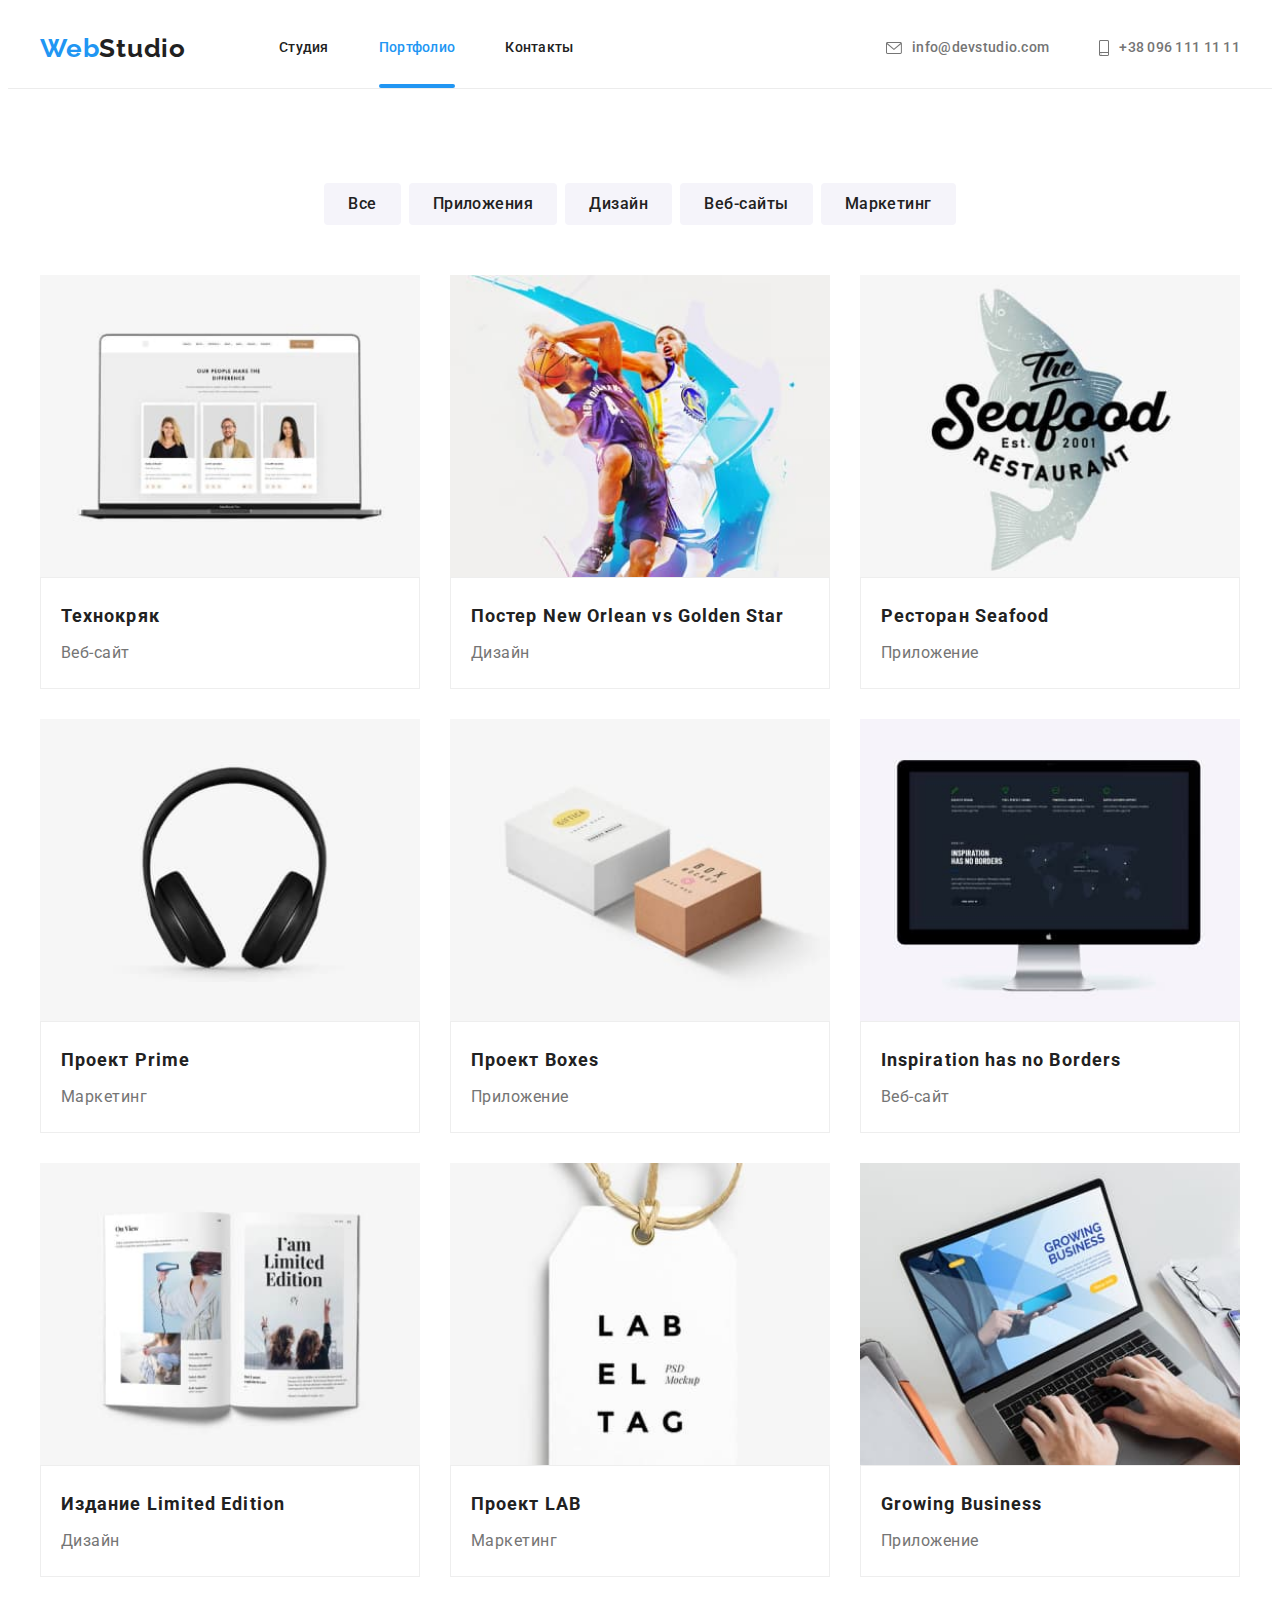
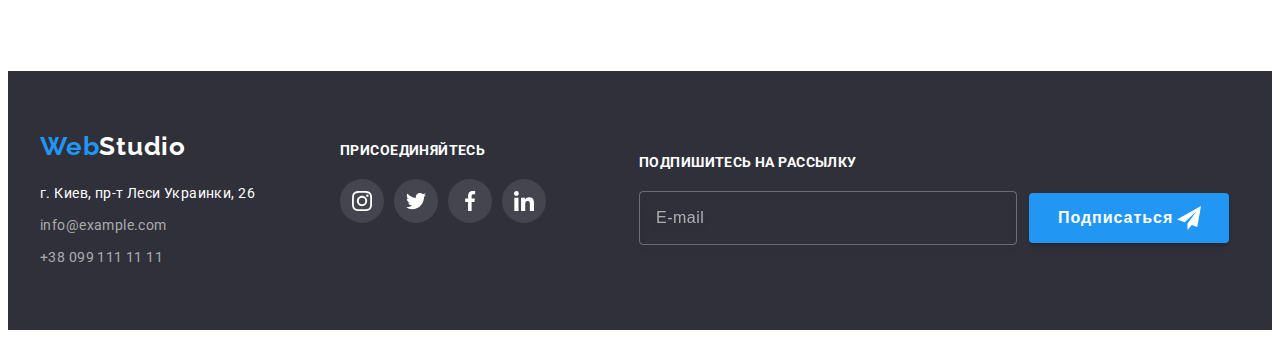
==== commit 3633b441: "додає у футері список" ====
--- a/portfolio.html
+++ b/portfolio.html
@@ -546,11 +546,13 @@
             <a class="logo logo-footer" href="/"
               >Web<span class="logo__text--light">Studio</span></a
             >
-            <address class="footer-conteiner__address">
-              г. Киев, пр-т Леси Украинки, 26
+            <address class="footer-address">
+              <ul class="footer-addres__list list">
+                <li class="footer-address__item"><a href="" class="footer-address__location link">г. Киев, пр-т Леси Украинки, 26</a></li>
+                <li class="footer-address__item"><a href="" class="footer-address__link link">info@example.com</a></li>
+                <li class="footer-address__item"><a href="" class="footer-address__link link">+38 099 111 11 11</a></li>
+              </ul>
             </address>
-            <p class="footer-conteiner__text">info@example.com</p>
-            <p class="footer-conteiner__text">+38 099 111 11 11</p>
           </div>
           <div class="social">
             <p class="social__text">присоединяйтесь</p>
--- a/css/main.css
+++ b/css/main.css
@@ -1182,12 +1182,8 @@
 
 .footer {
   background-color: #2f303a;
-}
-@media screen and (max-width: 1199px) {
-  .footer {
-    padding-top: 60px;
-    padding-bottom: 60px;
-  }
+  padding-top: 60px;
+  padding-bottom: 60px;
 }
 
 @media screen and (min-width: 1200px) {
@@ -1195,6 +1191,9 @@
     display: -webkit-box;
     display: -ms-flexbox;
     display: flex;
+    -webkit-box-align: center;
+        -ms-flex-align: center;
+            align-items: center;
   }
 }
 
@@ -1286,7 +1285,6 @@
   .social {
     margin-right: 93px;
     margin-bottom: 0;
-    padding-top: 72px;
     text-align: left;
   }
 }
@@ -1337,13 +1335,7 @@
   transition: fill 250ms cubic-bezier(0.4, 0, 0.2, 1);
 }
 
-@media screen and (min-width: 1200px) {
-  .form-container {
-    padding-top: 72px;
-    padding-bottom: 94px;
-  }
-}
-.form-container .form-container__text {
+.form-container__text {
   margin-bottom: 20px;
   font-weight: 700;
   font-size: 14px;
@@ -1353,7 +1345,7 @@
   color: var(--primary-white-color--);
 }
 @media screen and (max-width: 1199px) {
-  .form-container .form-container__text {
+  .form-container__text {
     text-align: center;
   }
 }
